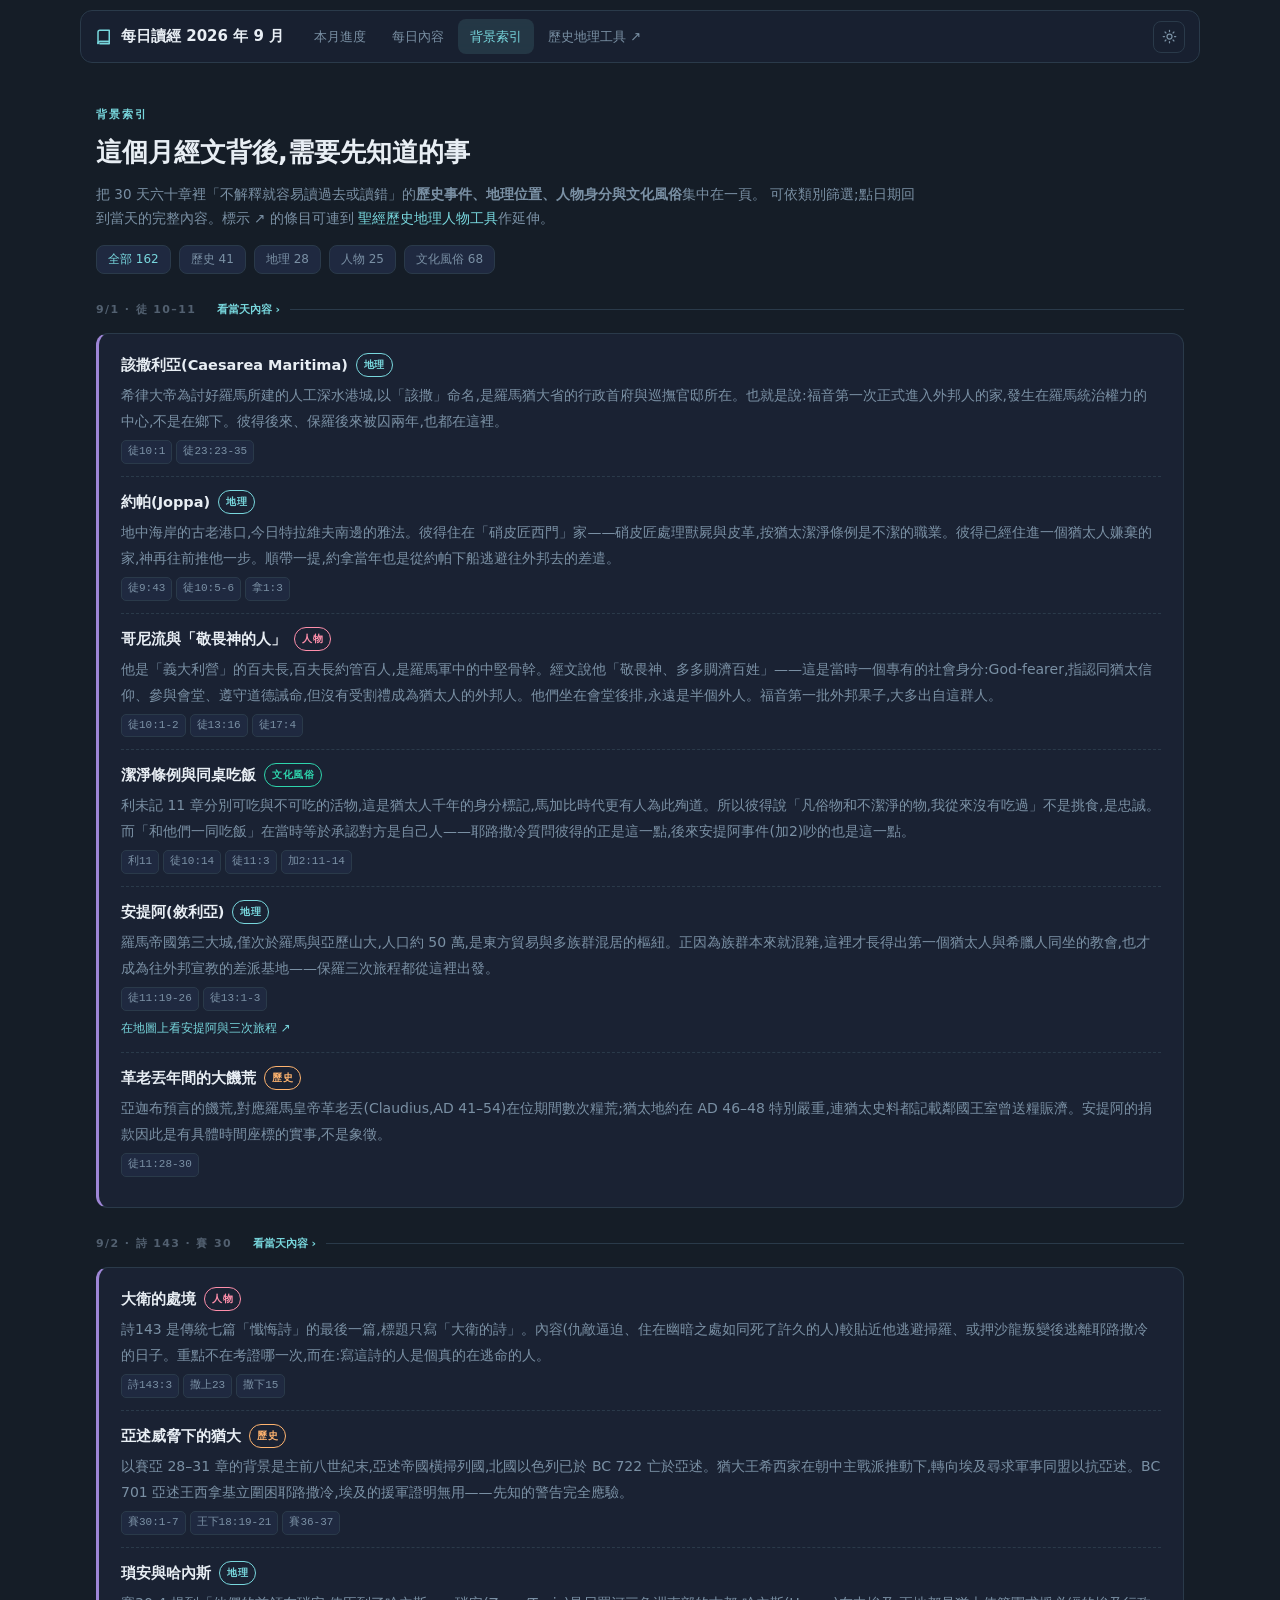
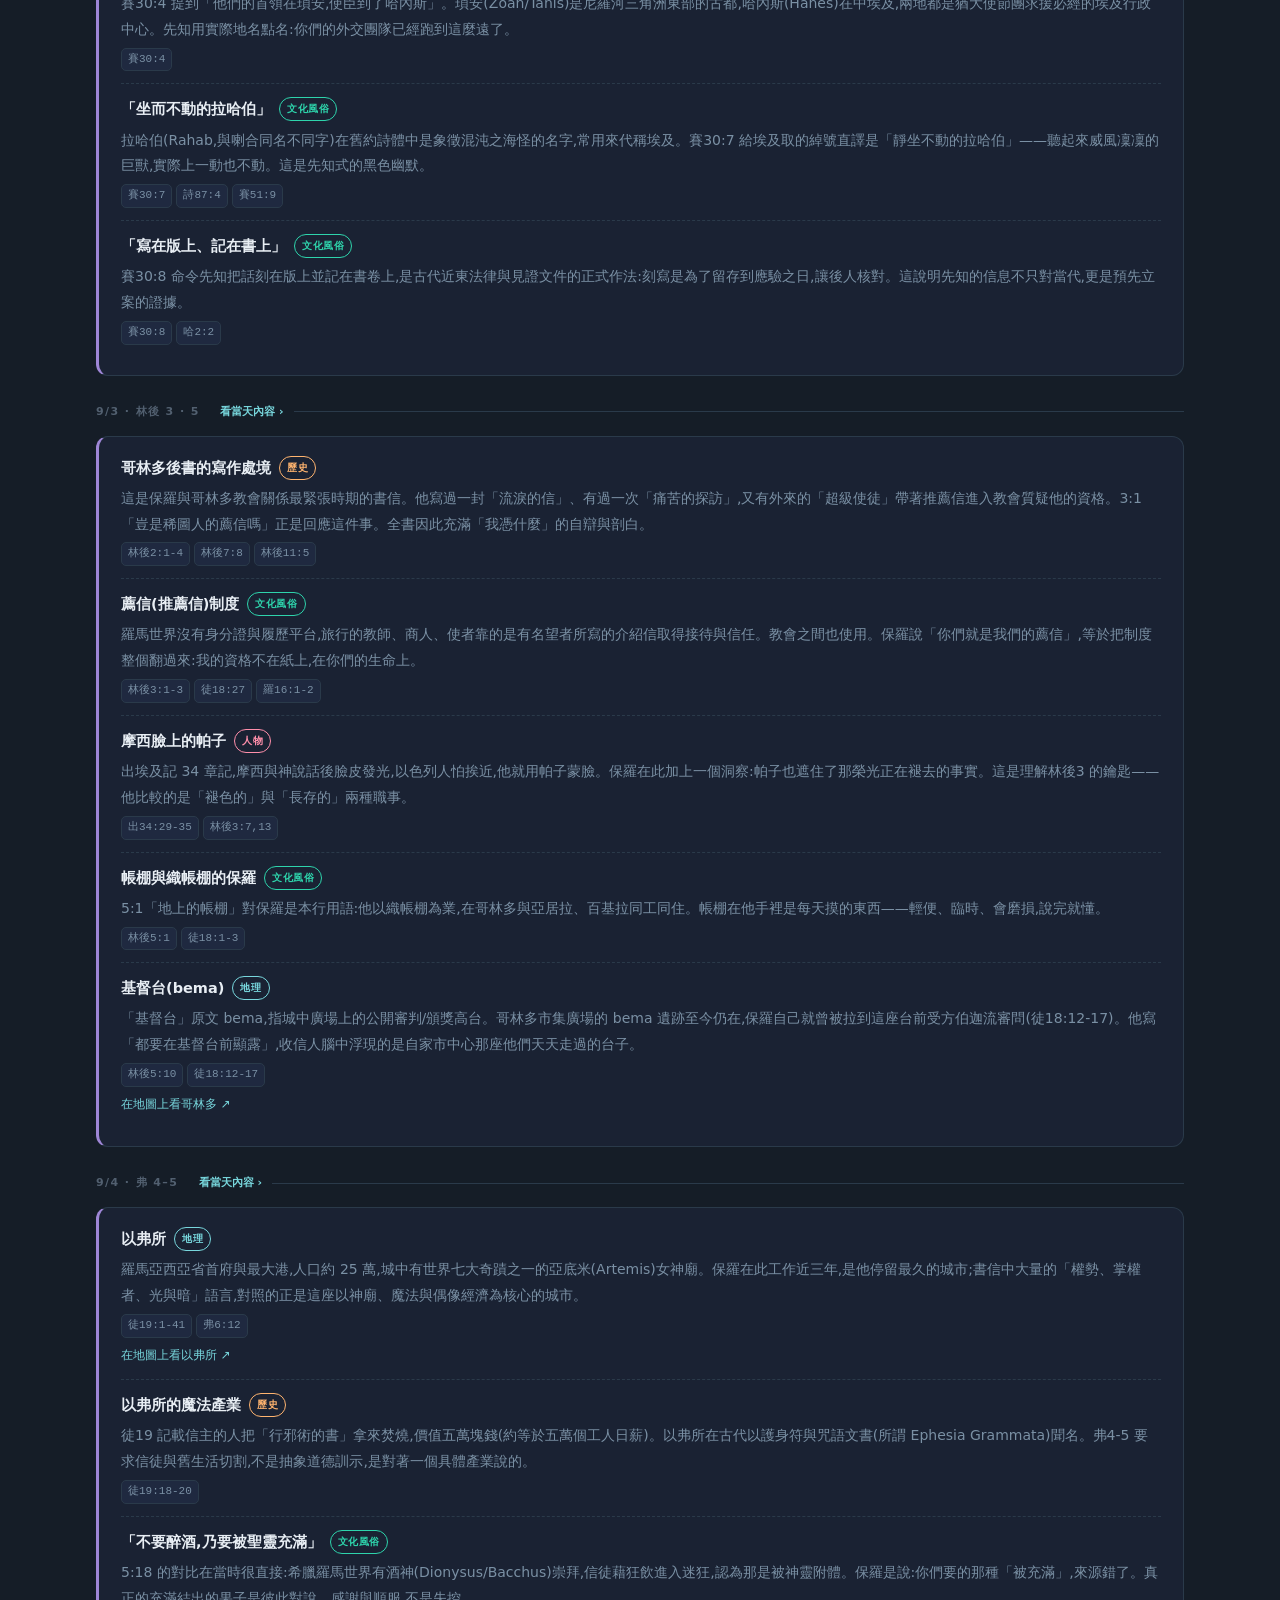
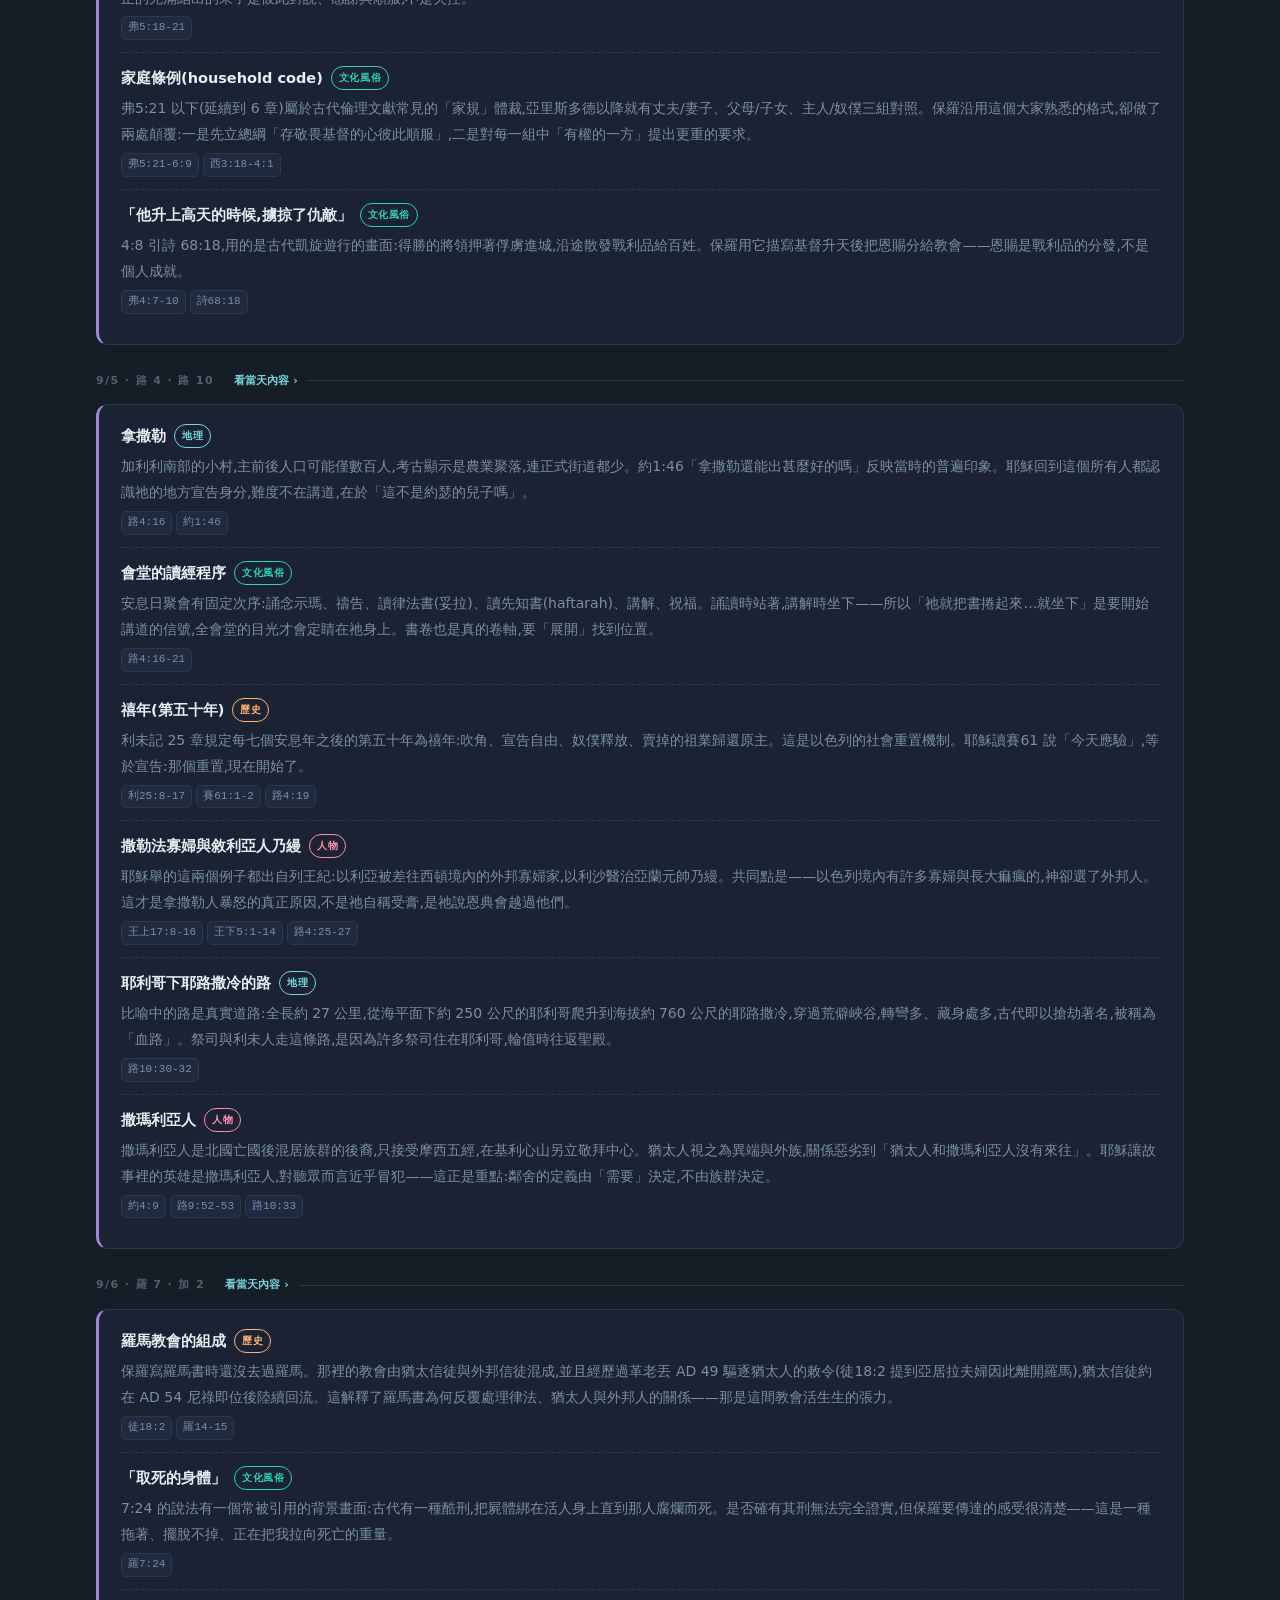
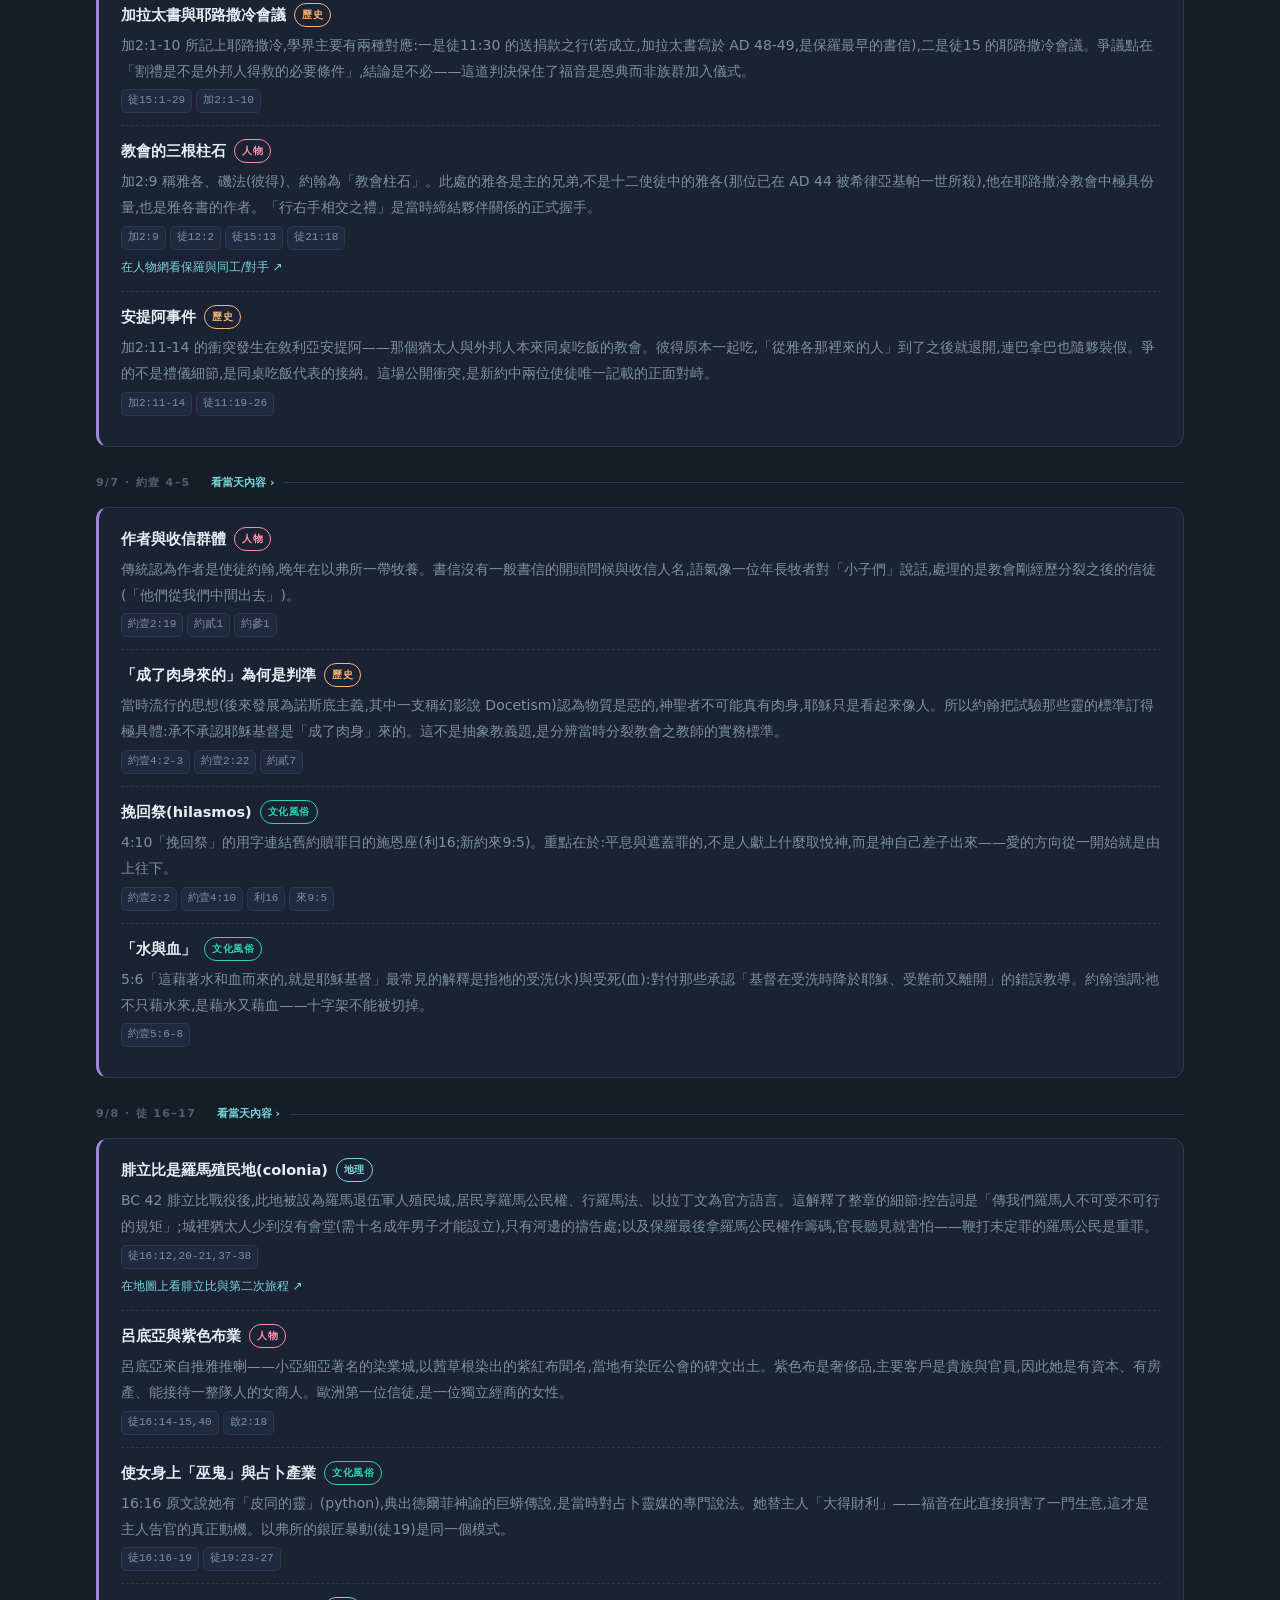
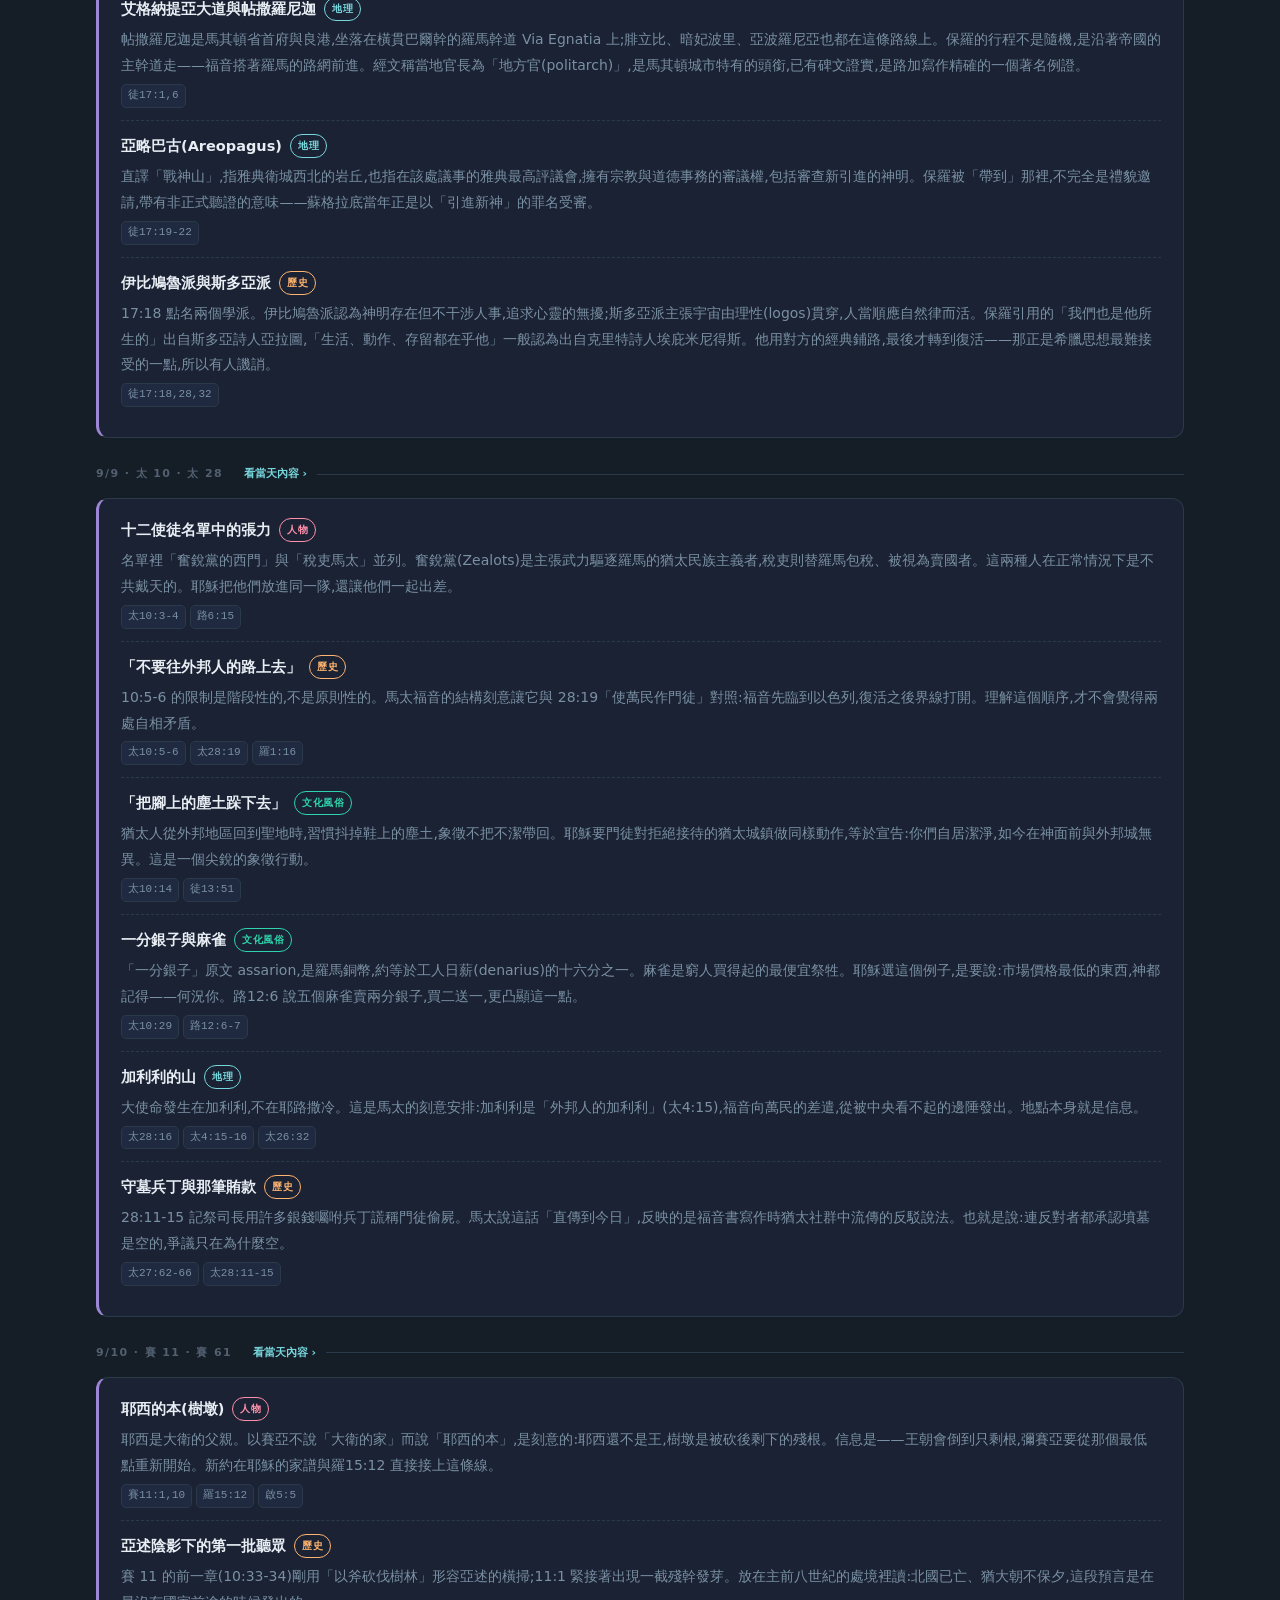
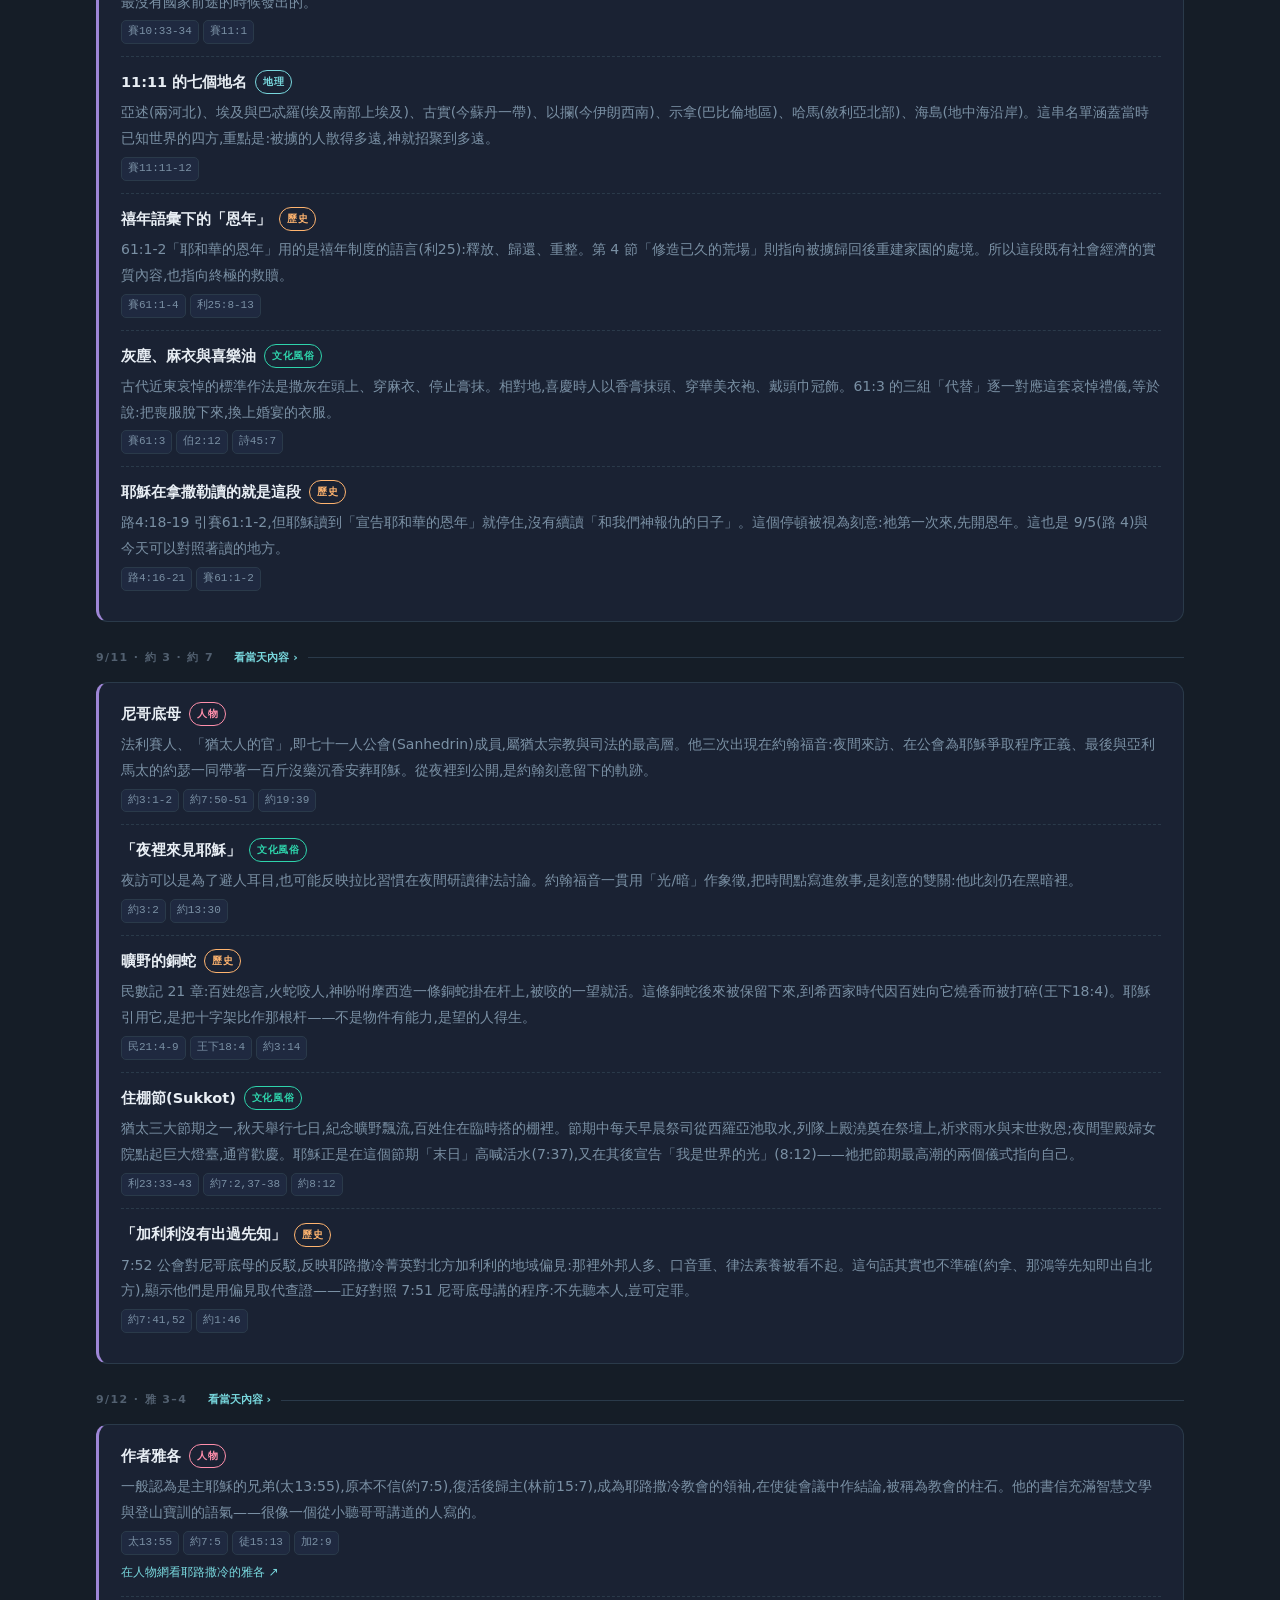
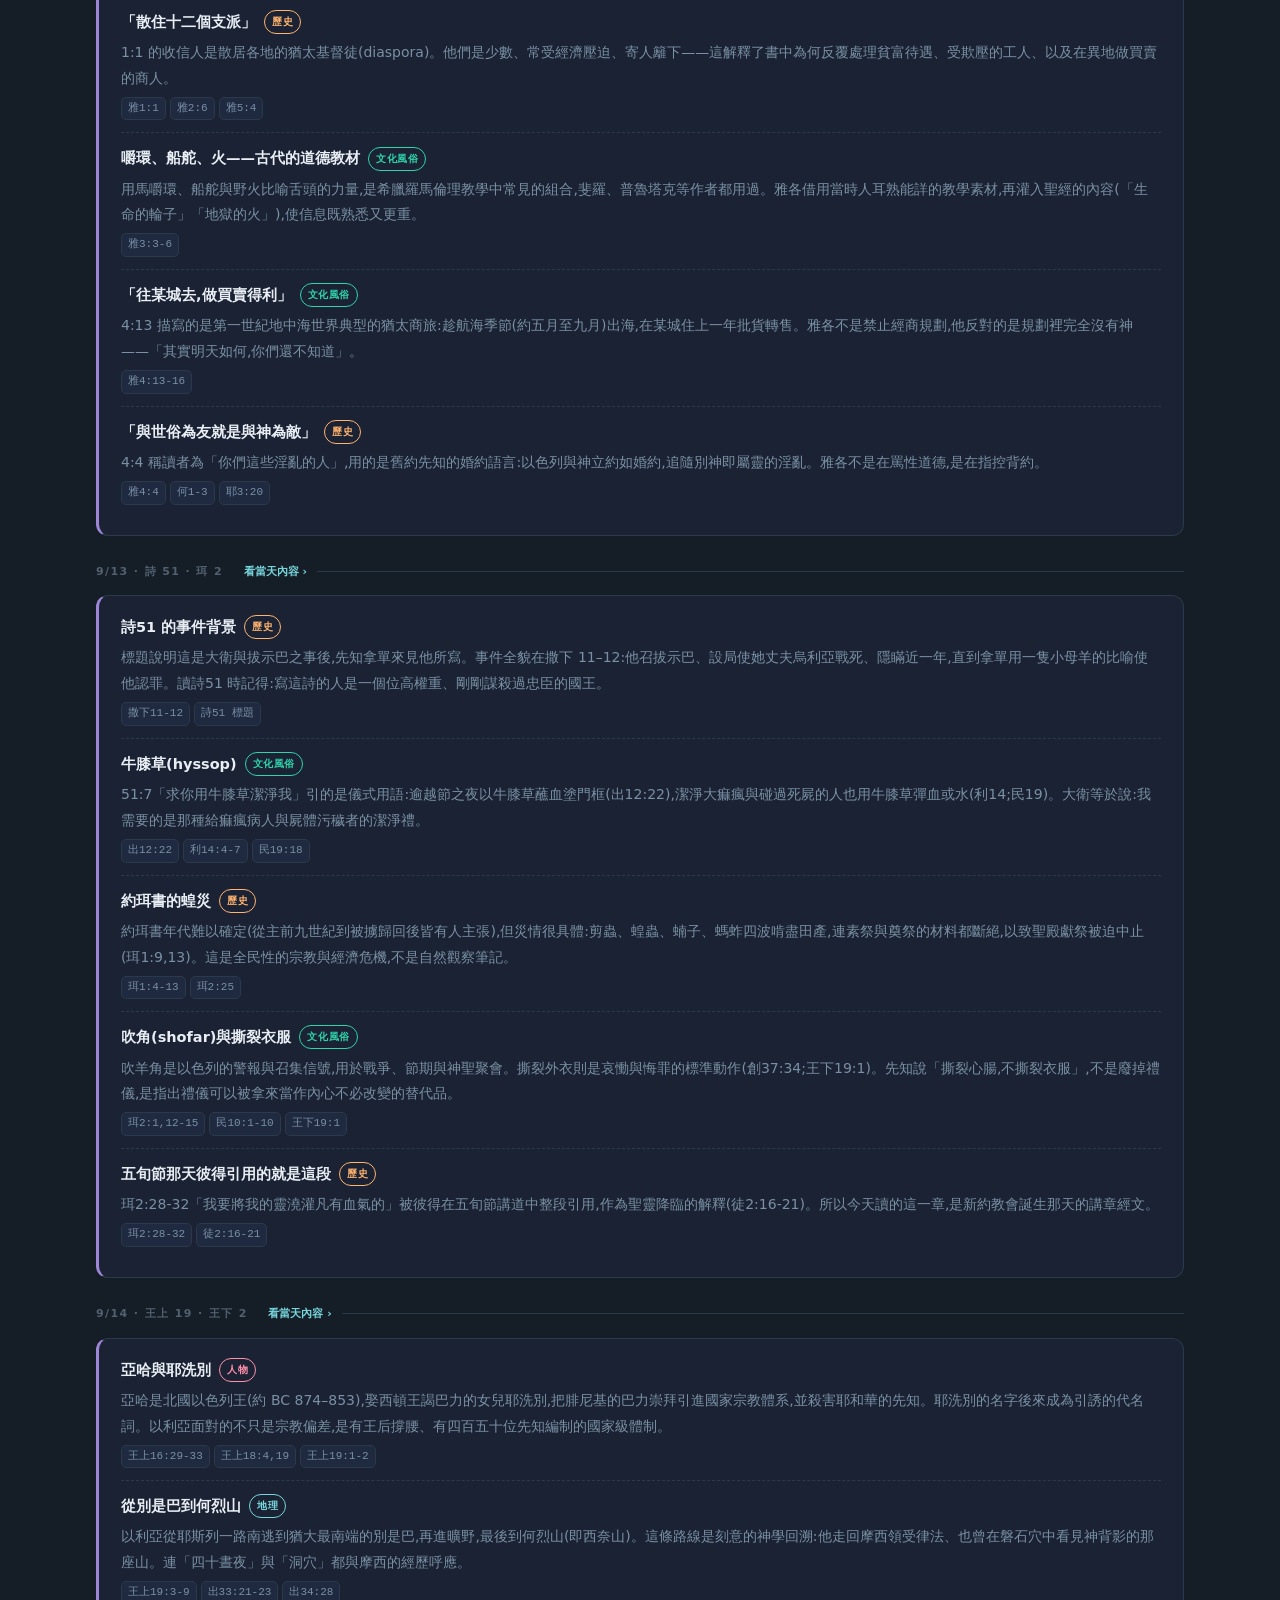
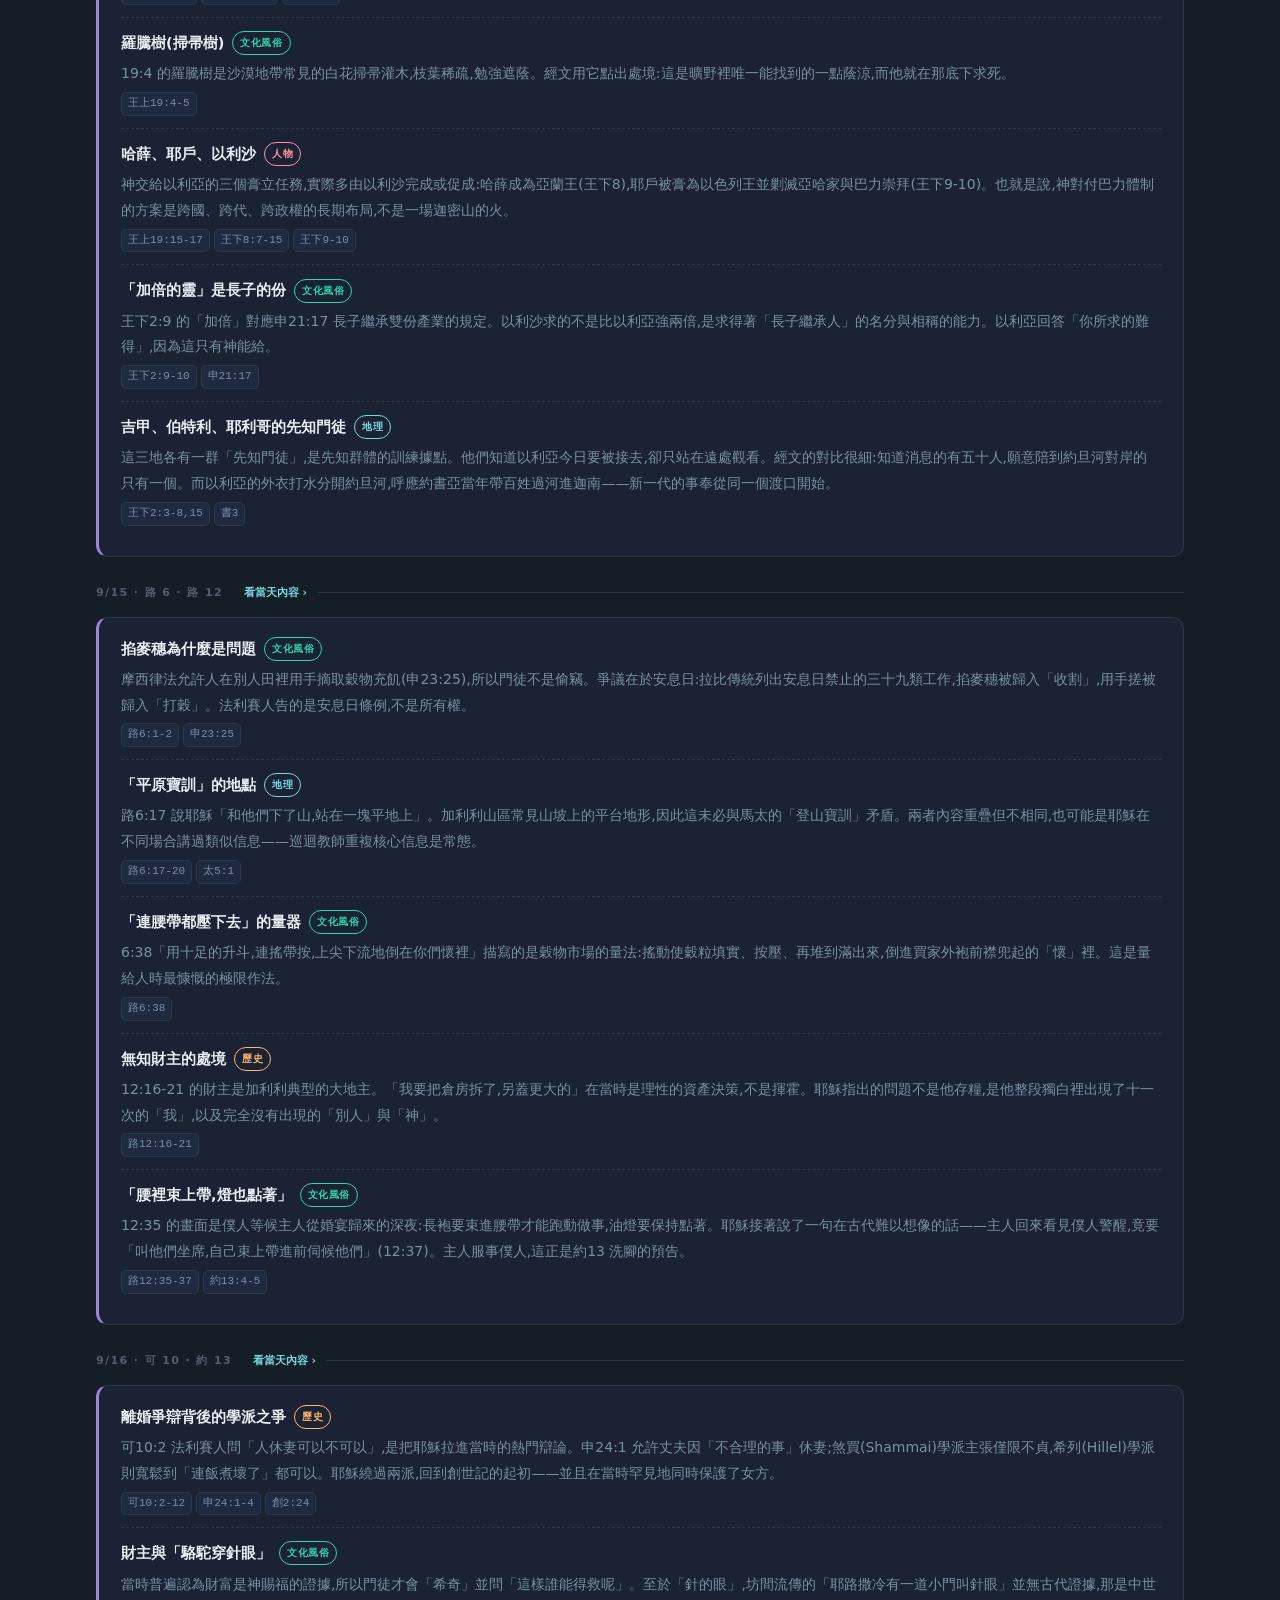
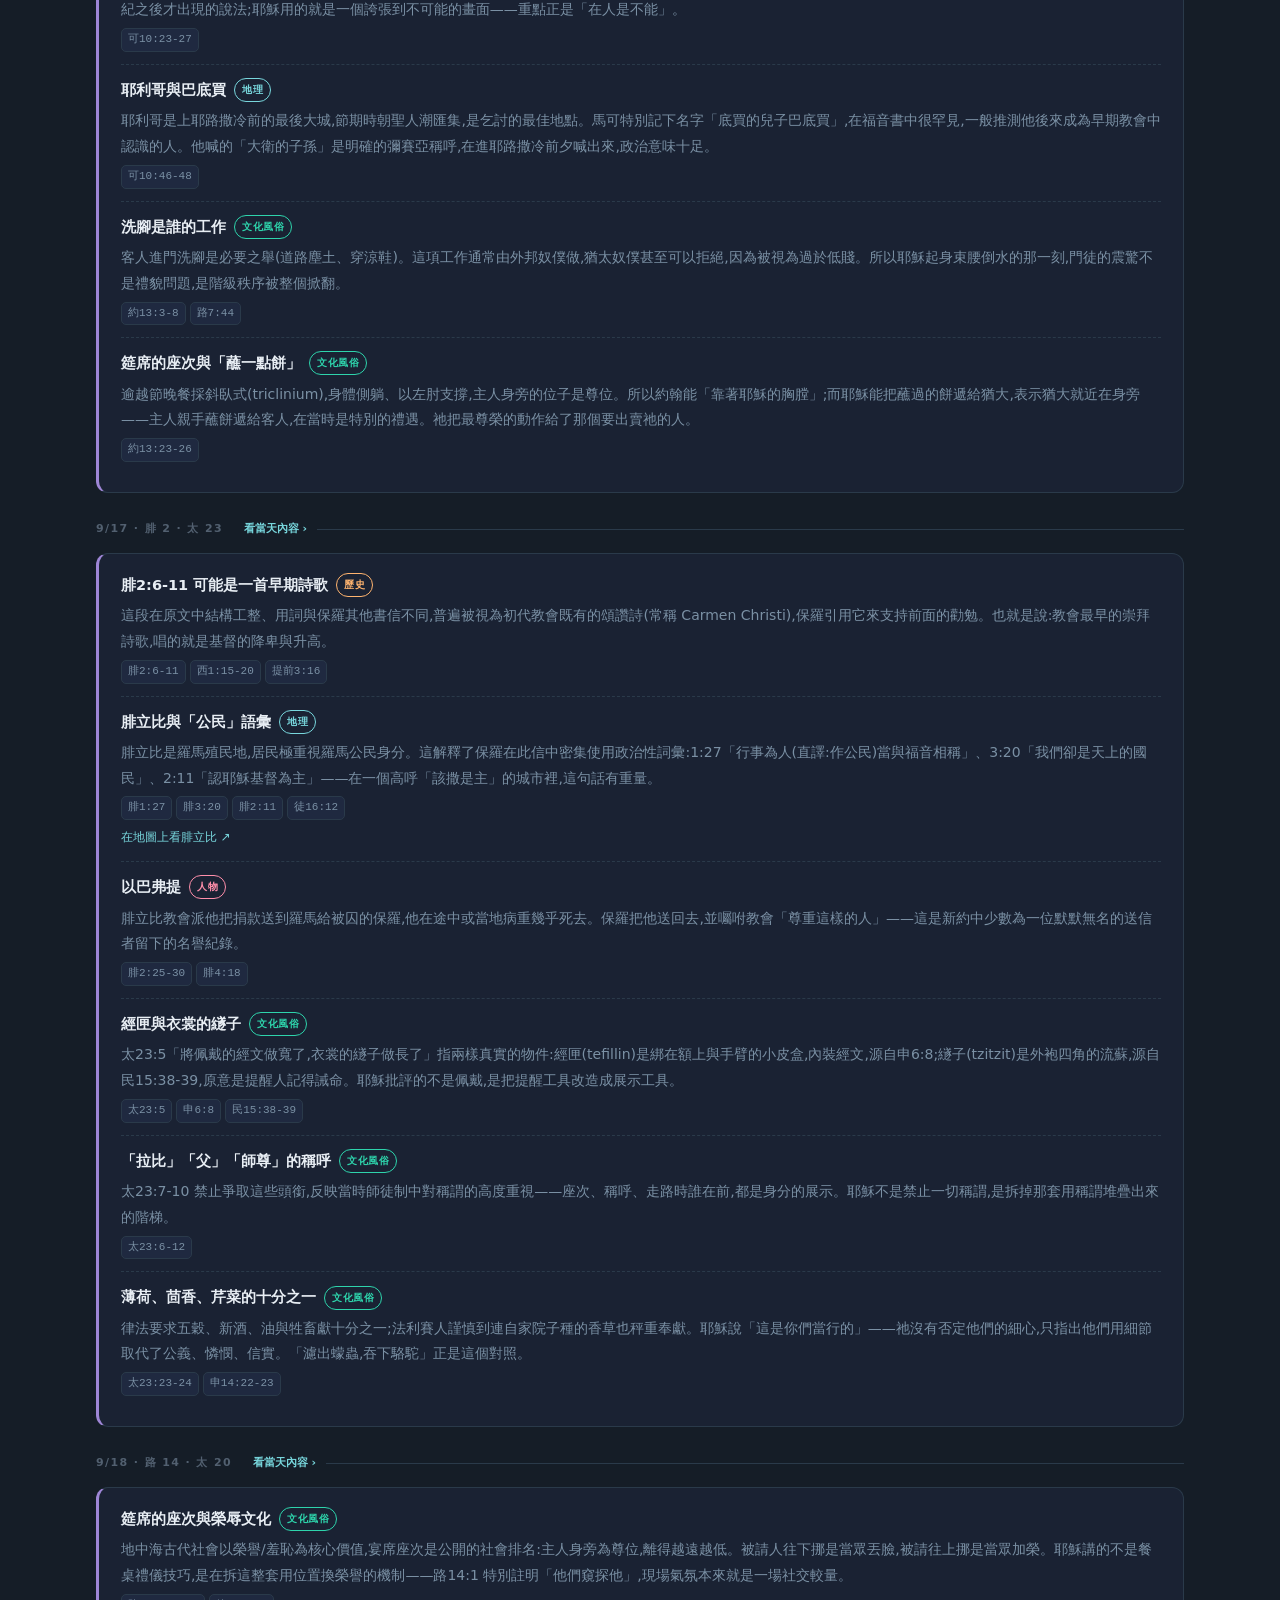
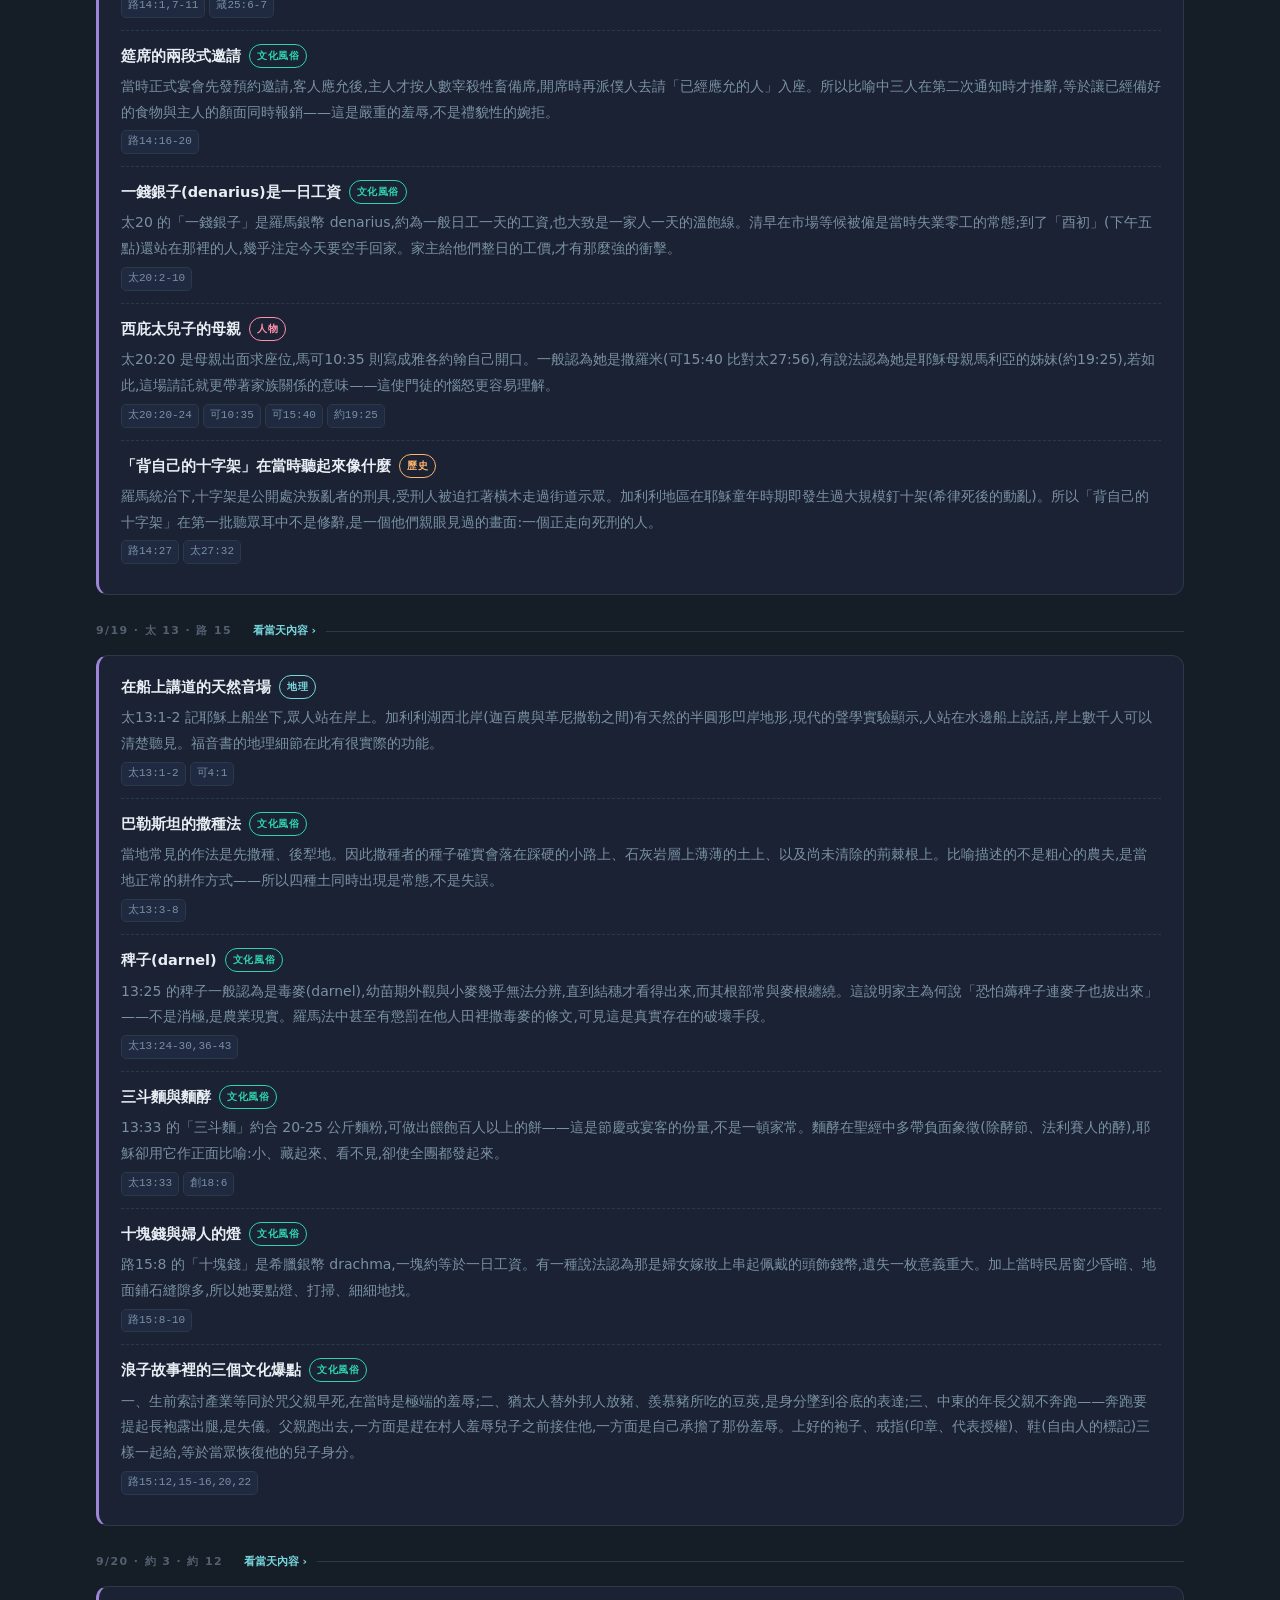
==== background.html @ 38e515d8 "初版:每日讀經 2026 年 9 月(每天兩章) - 月曆總覽、每日內容(六區塊)、背景索引三個頁面 - 30 天 60 章:經文重點/亮點經句/讀經心得/反思問題/今日應用/背景補充 - 162 則" ====
<!DOCTYPE html>
<html lang="zh-Hant">
<head>
<meta charset="UTF-8">
<meta name="viewport" content="width=device-width, initial-scale=1.0">
<title>背景索引 · 歷史地理人物</title>
<link rel="stylesheet" href="css/style.css">
<script src="data/plan.js"></script>
<script src="data/days-01.js"></script>
<script src="data/days-11.js"></script>
<script src="data/days-21.js"></script>
<script src="js/common.js"></script>
</head>
<body>
<script>renderNav("bg")</script>

<div class="wrap">
  <div class="page-head">
    <div class="page-kicker">背景索引</div>
    <h1 class="page-title">這個月經文背後,需要先知道的事</h1>
    <p class="page-sub">
      把 30 天六十章裡「不解釋就容易讀過去或讀錯」的<b>歷史事件、地理位置、人物身分與文化風俗</b>集中在一頁。
      可依類別篩選;點日期回到當天的完整內容。標示 ↗ 的條目可連到
      <a href="https://nonstopbiblereading.github.io/bible_explorer/" target="_blank" rel="noopener">聖經歷史地理人物工具</a>作延伸。
    </p>
    <div class="tools" id="filters"></div>
  </div>
  <div id="list"></div>
</div>

<script>
const ALL = [];
PLAN.days.forEach(d => (d.bg || []).forEach(b => ALL.push({ ...b, day: d.d, short: d.short })));
let cur = "all";

const KINDS = [["all", "全部"], ["history", "歷史"], ["place", "地理"], ["person", "人物"], ["custom", "文化風俗"]];
document.getElementById("filters").innerHTML = KINDS.map(([k, label]) => {
  const c = k === "all" ? ALL.length : ALL.filter(x => x.k === k).length;
  return `<button class="mini" data-k="${k}" onclick="setK('${k}')">${label} ${c}</button>`;
}).join("");

function setK(k) {
  cur = k;
  document.querySelectorAll("#filters .mini").forEach(b =>
    b.style.color = b.dataset.k === k ? "var(--primary)" : "");
  render();
}
function render() {
  const rows = ALL.filter(b => cur === "all" || b.k === cur);
  let html = "", lastDay = 0;
  for (const b of rows) {
    if (b.day !== lastDay) {
      if (lastDay) html += "</div>";
      html += `<div class="sec-label" style="margin-top:26px">9/${b.day} · ${b.short}
        &nbsp;<a href="day.html?d=${b.day}" style="text-transform:none;letter-spacing:0">看當天內容 ›</a></div>
        <div class="card" style="--accent:var(--c-bg)">`;
      lastDay = b.day;
    }
    html += `<div class="bg-item">
      <div class="bg-head"><b>${b.n}</b><span class="tag ${b.k}">${TAG_LABEL[b.k]}</span></div>
      <p>${b.p}</p><div>${refsHtml(b.refs)}</div>
      ${b.link ? `<a class="xlink" href="${routeUrl(b.link.href)}" target="_blank" rel="noopener">${b.link.label} ↗</a>` : ""}
    </div>`;
  }
  if (lastDay) html += "</div>";
  document.getElementById("list").innerHTML = html || `<p class="page-sub">沒有符合的條目。</p>`;
}
setK("all");
renderFooter();
</script>
</body>
</html>
---- css/style.css ----
/* ── 每日讀經工具 · 樣式(沿用 bible-route 設計語彙) ───────── */
:root {
  --bg:#151D27; --surface:#1A2233; --raised:#1F2940;
  --border:#2A3A4A; --border-2:#354555;
  --primary:#78D7DD; --primary-d:#5398D8;
  --text:#E8EEF4; --muted:#7A90A4; --hint:#526070;
  --green:#2ED4AC; --red:#FF6C7E; --orange:#FFB46F;
  --purple:#9E86D6; --pink:#FF8FAB;
  --c-point:#78D7DD; --c-verse:#FFB46F; --c-reflect:#FF8FAB;
  --c-quest:#7FA9E8; --c-apply:#2ED4AC; --c-bg:#9E86D6;
}
[data-theme="light"] {
  --bg:#EEF2F7; --surface:#FFFFFF; --raised:#F4F7FB;
  --border:#C8D6E3; --border-2:#AFC2D4;
  --primary:#0FADB7; --primary-d:#1B5081;
  --text:#1A2233; --muted:#556675; --hint:#8595A5;
  --green:#17805D; --red:#EE5E6F; --orange:#C97B2D;
  --purple:#7B62B8; --pink:#D6608A;
  --c-point:#0FADB7; --c-verse:#C97B2D; --c-reflect:#D6608A;
  --c-quest:#2C63A8; --c-apply:#17805D; --c-bg:#7B62B8;
}
* { margin:0; padding:0; box-sizing:border-box; }
html { scroll-behavior:smooth; }
body {
  font-family:"Noto Sans TC","Microsoft JhengHei","PingFang TC",system-ui,sans-serif;
  background:var(--bg); color:var(--text); font-size:14px; line-height:1.8;
  transition:background .25s, color .2s;
}
a { color:var(--primary); text-decoration:none; }
a:hover { text-decoration:underline; }
button { font-family:inherit; }
:focus-visible { outline:2px solid var(--primary); outline-offset:2px; }
@media (prefers-reduced-motion: reduce){ *{ animation:none!important; transition:none!important; } }
.mono { font-family:"JetBrains Mono",Consolas,monospace; }

/* ── 導覽列 ── */
.nav {
  position:sticky; top:10px; z-index:50; margin:10px auto;
  display:flex; align-items:center; gap:4px;
  background:color-mix(in srgb, var(--surface) 84%, transparent);
  backdrop-filter:blur(10px); border:1px solid var(--border); border-radius:12px;
  padding:8px 14px; max-width:1120px;
}
.nav-brand { font-weight:700; font-size:15px; color:var(--text); margin-right:14px;
  display:flex; align-items:center; gap:8px; white-space:nowrap; }
.nav-brand svg { color:var(--primary); }
.nav-links { display:flex; gap:2px; flex-wrap:wrap; flex:1; }
.nav-links a { padding:6px 12px; border-radius:8px; color:var(--muted); font-size:13px;
  font-weight:500; transition:.15s; white-space:nowrap; }
.nav-links a:hover { color:var(--text); background:var(--raised); text-decoration:none; }
.nav-links a.active { color:var(--primary); background:color-mix(in srgb, var(--primary) 12%, transparent); }
.theme-btn { background:none; border:1px solid var(--border); border-radius:8px; width:32px; height:32px;
  color:var(--muted); cursor:pointer; display:grid; place-items:center; transition:.15s; }
.theme-btn:hover { color:var(--primary); border-color:var(--border-2); }

/* ── 版面 ── */
.wrap { max-width:1120px; margin:0 auto; padding:22px 16px 70px; }
.page-head { margin:10px 0 20px; }
.page-kicker { font-size:11px; font-weight:600; letter-spacing:2px; color:var(--primary); text-transform:uppercase; }
.page-title { font-size:26px; font-weight:700; margin:4px 0 6px; }
.page-sub { color:var(--muted); font-size:13.5px; max-width:820px; }
.sec-label { font-size:11px; font-weight:600; letter-spacing:1.4px; text-transform:uppercase;
  color:var(--hint); display:flex; align-items:center; gap:10px; margin:28px 0 14px; }
.sec-label::after { content:""; flex:1; height:1px; background:var(--border); }

/* ── 進度統計 ── */
.stat-row { display:flex; gap:26px; flex-wrap:wrap; margin-top:16px; }
.st b { display:block; font-size:22px; font-weight:700; color:var(--primary); line-height:1.2; }
.st span { font-size:12px; color:var(--muted); }
.bar { height:8px; border-radius:99px; background:var(--raised); border:1px solid var(--border);
  overflow:hidden; margin-top:14px; }
.bar > i { display:block; height:100%; background:linear-gradient(90deg,var(--primary),var(--green)); transition:width .3s; }
.tools { display:flex; gap:8px; flex-wrap:wrap; margin-top:14px; }
.mini { background:var(--raised); border:1px solid var(--border); color:var(--muted);
  border-radius:8px; padding:5px 11px; font-size:12px; cursor:pointer; transition:.15s; }
.mini:hover { color:var(--text); border-color:var(--border-2); }

/* ── 月曆 ── */
.cal { display:grid; grid-template-columns:repeat(7,1fr); gap:8px; }
.cal-head { font-size:11px; font-weight:600; color:var(--hint); text-align:center;
  letter-spacing:1px; padding-bottom:4px; }
.cal-head.sun { color:var(--red); }
.day-cell { background:var(--surface); border:1px solid var(--border); border-radius:10px;
  padding:9px 9px 10px; min-height:108px; display:flex; flex-direction:column; gap:5px;
  color:var(--text); transition:.16s; position:relative; overflow:hidden; }
a.day-cell:hover { text-decoration:none; border-color:var(--primary); transform:translateY(-2px); }
.day-cell.empty { background:transparent; border:1px dashed var(--border); min-height:108px; }
.day-cell.done { border-color:color-mix(in srgb,var(--green) 55%, var(--border)); }
.day-cell.done::after { content:""; position:absolute; inset:0;
  background:color-mix(in srgb,var(--green) 7%, transparent); pointer-events:none; }
.dc-num { font-size:15px; font-weight:700; color:var(--muted); display:flex;
  align-items:center; justify-content:space-between; }
.dc-num .chk { font-size:11px; color:var(--green); }
.day-cell.sun .dc-num { color:var(--red); }
.dc-ref { font-size:11.5px; line-height:1.55; color:var(--text); }
.dc-theme { font-size:10.5px; color:var(--hint); margin-top:auto; line-height:1.4; }
@media (max-width:700px){
  .cal { grid-template-columns:repeat(2,1fr); }
  .cal-head { display:none; }
  .day-cell.empty { display:none; }
  .day-cell { min-height:auto; }
}

/* ── 卡片 / 區塊 ── */
.card { background:var(--surface); border:1px solid var(--border);
  border-left:3px solid var(--accent,var(--primary)); border-radius:12px; padding:18px 22px; }
.card + .card { margin-top:14px; }
.card-title { font-size:11px; font-weight:600; letter-spacing:1.2px; text-transform:uppercase;
  color:var(--accent,var(--primary)); margin-bottom:11px; display:flex; align-items:center; gap:8px; }
.card-title .n { display:inline-grid; place-items:center; width:18px; height:18px; border-radius:5px;
  background:color-mix(in srgb, var(--accent,var(--primary)) 18%, transparent); font-size:10px; }

/* 經文重點 */
.pt { padding:13px 0; border-top:1px dashed var(--border); }
.pt:first-of-type { border-top:none; padding-top:0; }
.pt b { color:var(--text); font-size:14.5px; }
.pt .r { font-size:11.5px; color:var(--hint); margin-left:6px; font-family:"JetBrains Mono",Consolas,monospace; }
.pt p { font-size:14px; color:var(--muted); margin-top:3px; line-height:1.85; }

/* 亮點經句 */
.vs { border-left:2px solid var(--c-verse); padding:2px 0 2px 14px; margin:16px 0; }
.vs:first-of-type { margin-top:0; }
.vs q { font-size:15.5px; line-height:1.95; color:var(--text); quotes:"「" "」"; }
.vs .ref2 { display:block; font-family:"JetBrains Mono",Consolas,monospace;
  font-size:11.5px; color:var(--c-verse); margin-top:5px; letter-spacing:.4px; }
.vs .why { font-size:12.5px; color:var(--muted); margin-top:5px; }

/* 心得 / 應用 */
.prose p { font-size:15px; line-height:1.95; margin-bottom:14px; }
.prose p:last-child { margin-bottom:0; }
.steps { counter-reset:s; list-style:none; margin-top:12px; display:flex; flex-direction:column; gap:9px; }
.steps li { font-size:14.5px; padding-left:26px; position:relative; line-height:1.85; }
.steps li::before { content:counter(s); counter-increment:s; position:absolute; left:0; top:4px;
  width:18px; height:18px; border-radius:5px; font-size:10px; font-weight:700;
  display:grid; place-items:center; background:color-mix(in srgb,var(--c-apply) 20%, transparent);
  color:var(--c-apply); }
.aim { background:var(--raised); border-radius:9px; padding:13px 15px; font-size:14.5px;
  border:1px solid var(--border); }
.aim b { color:var(--c-apply); }

/* 背景補充 */
.bg-item { padding:12px 0; border-top:1px dashed var(--border); }
.bg-item:first-of-type { border-top:none; padding-top:0; }
.bg-head { display:flex; align-items:center; gap:8px; flex-wrap:wrap; }
.bg-head b { font-size:14.5px; }
.tag { font-size:10px; font-weight:600; letter-spacing:.6px; padding:2px 7px; border-radius:99px;
  border:1px solid currentColor; }
.tag.person { color:var(--pink); } .tag.place { color:var(--primary); }
.tag.history { color:var(--orange); } .tag.custom { color:var(--green); }
.bg-item p { font-size:14px; color:var(--muted); margin-top:5px; line-height:1.85; }
.ref { display:inline-block; font-family:"JetBrains Mono",Consolas,monospace; font-size:11px;
  color:var(--muted); background:var(--raised); border:1px solid var(--border);
  border-radius:5px; padding:1px 6px; margin:5px 4px 0 0; }
.xlink { font-size:12px; color:var(--primary); margin-top:7px; display:inline-block; }

/* ── 每日頁 ───────────────────────────────────────────── */
.wrap.reading { max-width:900px; }

/* 頁首:日期與主題同級,主題為視覺重心 */
.d-head { margin:14px 0 2px; }
.d-kicker { font-size:11.5px; font-weight:600; letter-spacing:1.8px; color:var(--hint);
  text-transform:uppercase; }
.d-title { display:flex; flex-wrap:wrap; align-items:baseline; gap:6px 16px; margin-top:8px;
  font-size:clamp(27px,4.6vw,36px); font-weight:800; letter-spacing:-.6px; line-height:1.25; }
.d-title .num { color:var(--primary); font-variant-numeric:tabular-nums; white-space:nowrap; }
.d-title .thm { color:var(--text); }
.d-meta { display:flex; flex-wrap:wrap; align-items:center; gap:8px; margin-top:14px; }
.chip { display:inline-block; font-size:12.5px; font-weight:600; padding:6px 12px; border-radius:8px;
  background:var(--raised); border:1px solid var(--border); color:var(--muted); }
.chip.pass { color:var(--text); }
.done-btn { margin-left:auto; background:var(--raised); border:1px solid var(--border-2); color:var(--muted);
  border-radius:9px; padding:8px 15px; font-size:13px; font-weight:600; cursor:pointer; transition:.15s; }
.done-btn:hover { color:var(--text); border-color:var(--primary); }
.done-btn.on { background:color-mix(in srgb,var(--green) 16%, transparent);
  border-color:var(--green); color:var(--green); }

/* 區塊快速切換 */
.tabs { position:sticky; top:var(--tabs-top,60px); z-index:40; display:flex; gap:4px; overflow-x:auto;
  margin:20px -16px 0; padding:9px 16px; scrollbar-width:none;
  background:color-mix(in srgb, var(--bg) 90%, transparent); backdrop-filter:blur(8px);
  border-bottom:1px solid var(--border); }
.tabs::-webkit-scrollbar { display:none; }
.tabs a { flex:0 0 auto; font-size:12.5px; font-weight:600; padding:6px 13px; border-radius:999px;
  color:var(--muted); border:1px solid transparent; white-space:nowrap; transition:.15s; }
.tabs a:hover { color:var(--text); background:var(--raised); text-decoration:none; }
.tabs a.on { color:var(--tc,var(--primary)); border-color:color-mix(in srgb, var(--tc,var(--primary)) 40%, transparent);
  background:color-mix(in srgb, var(--tc,var(--primary)) 12%, transparent); }
.tabs a .dot { display:inline-block; width:6px; height:6px; border-radius:50%;
  background:var(--tc,var(--primary)); margin-right:6px; vertical-align:1px; }

.sec-block { scroll-margin-top:var(--sec-off,124px); margin-top:16px; }
.sec-block > .card { margin-top:0; }

/* 反思問題 */
.qs { counter-reset:q; display:flex; flex-direction:column; gap:11px; }
.q { counter-increment:q; position:relative; padding:13px 15px 13px 48px; border-radius:10px;
  background:var(--raised); border:1px solid var(--border); font-size:14.5px; line-height:1.85; }
.q::before { content:"Q" counter(q); position:absolute; left:15px; top:14px;
  font-family:"JetBrains Mono",Consolas,monospace; font-size:11.5px; font-weight:700;
  color:var(--c-quest); letter-spacing:.5px; }
.q-note { font-size:12.5px; color:var(--hint); margin-bottom:12px; }

.pager { display:flex; justify-content:space-between; gap:10px; margin-top:30px; }
.pager a { font-size:13px; padding:9px 14px; border:1px solid var(--border); border-radius:9px;
  background:var(--surface); }
.pager a:hover { border-color:var(--primary); text-decoration:none; }
.pager a.dis { opacity:.35; pointer-events:none; }
footer.site { text-align:center; color:var(--hint); font-size:12px; padding:26px 16px 40px;
  border-top:1px solid var(--border); margin-top:34px; max-width:1120px; margin-inline:auto; }
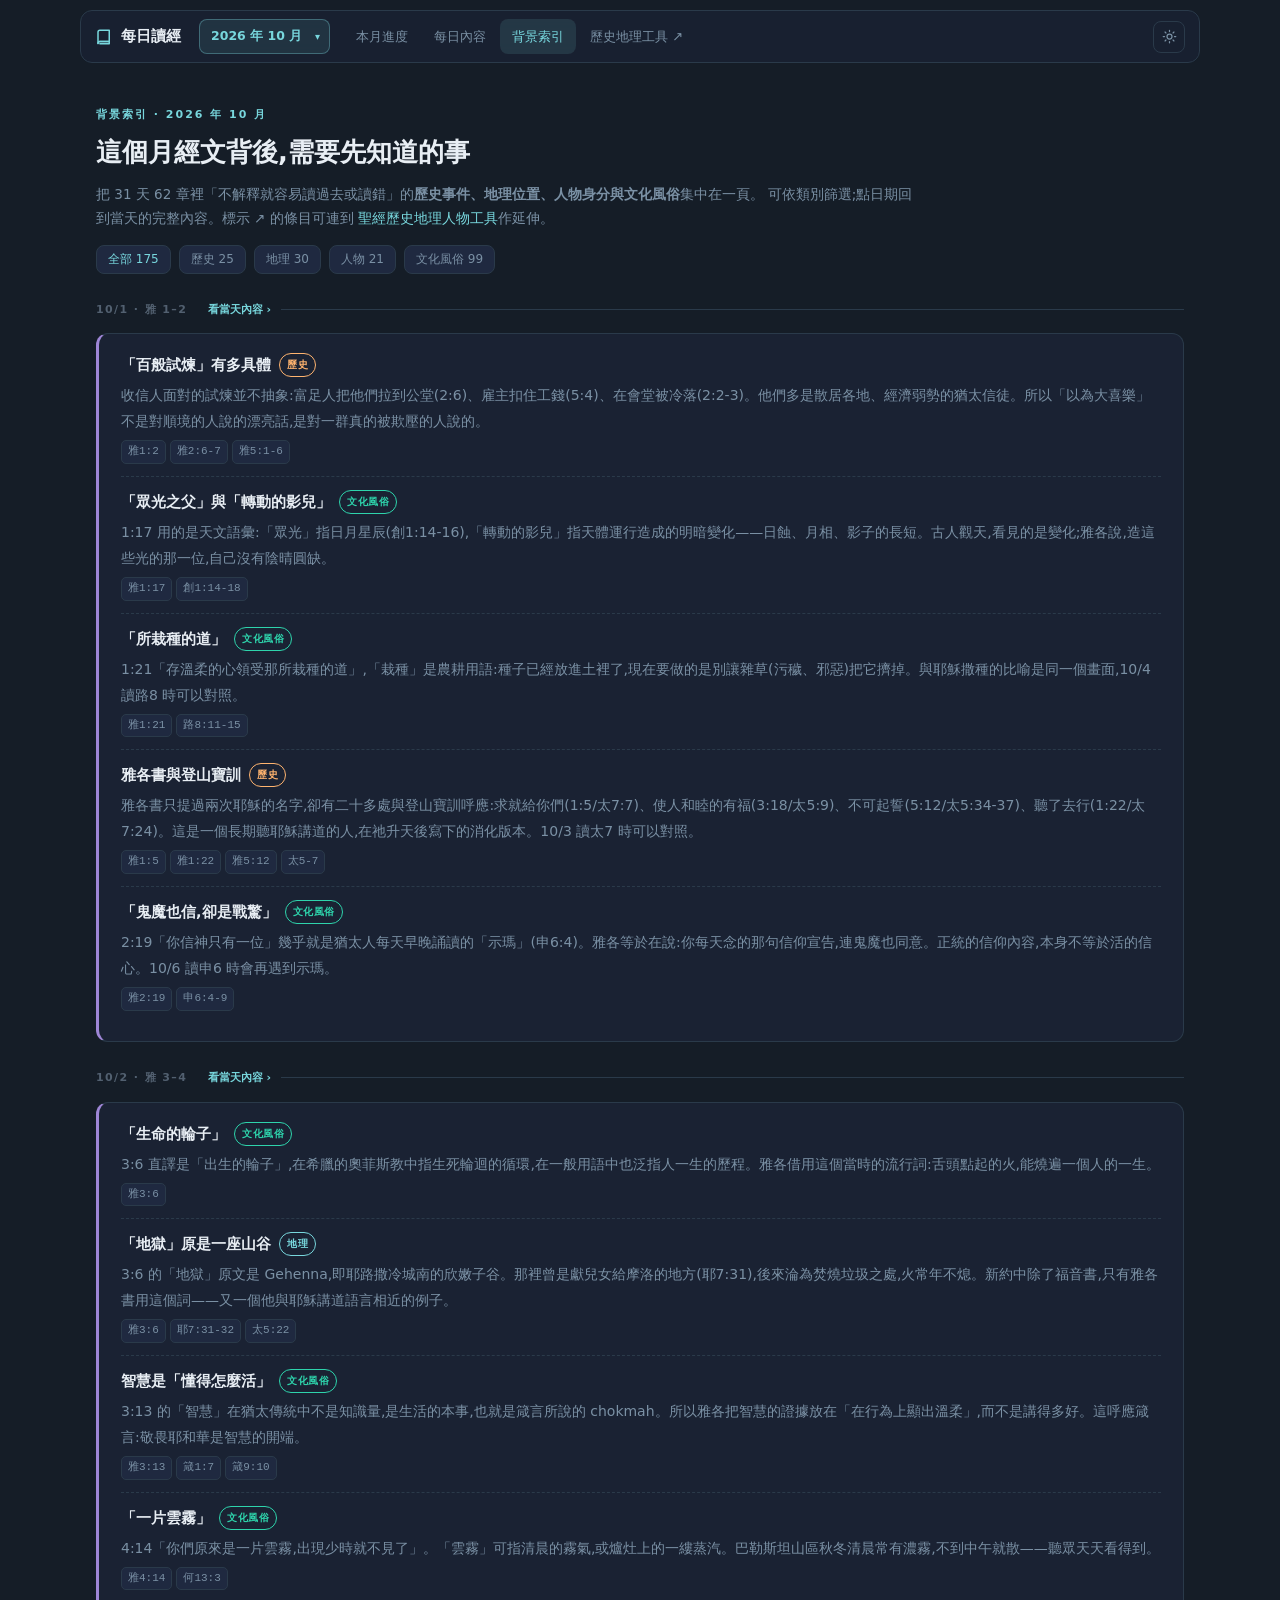
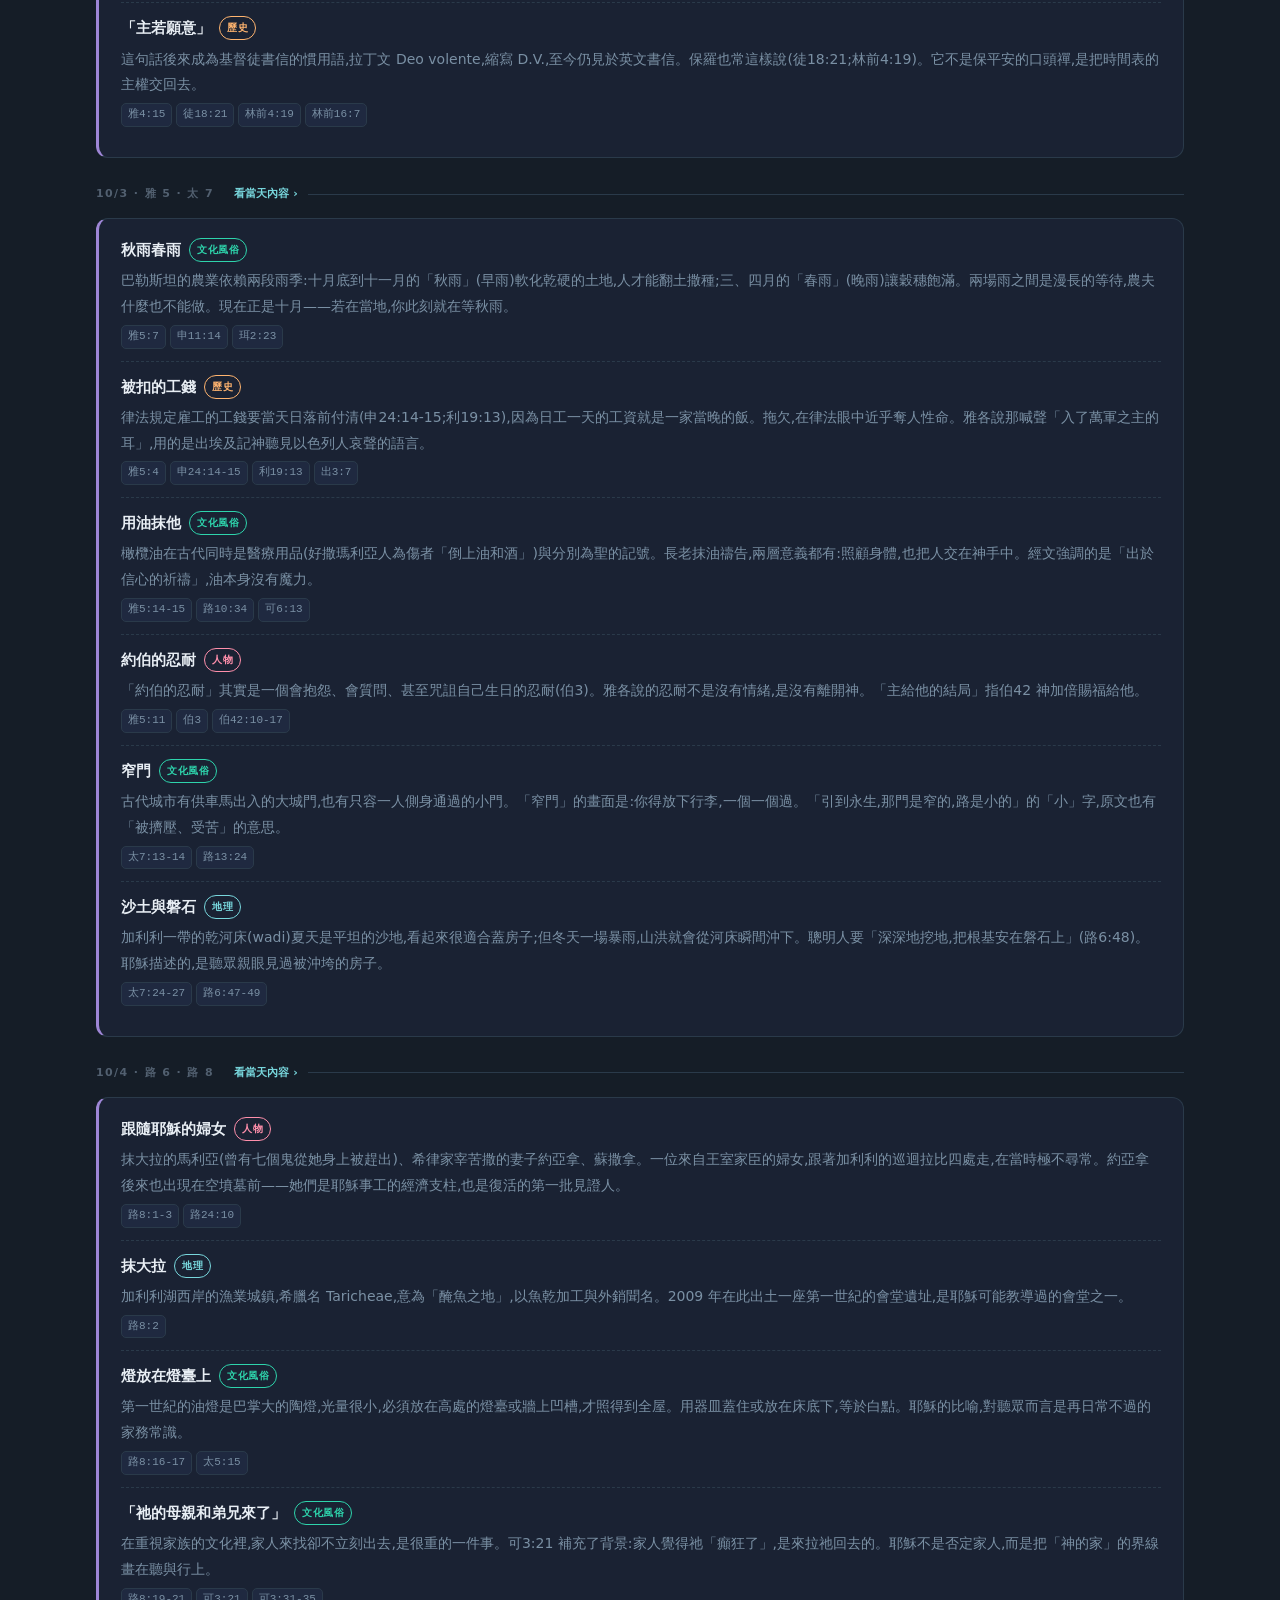
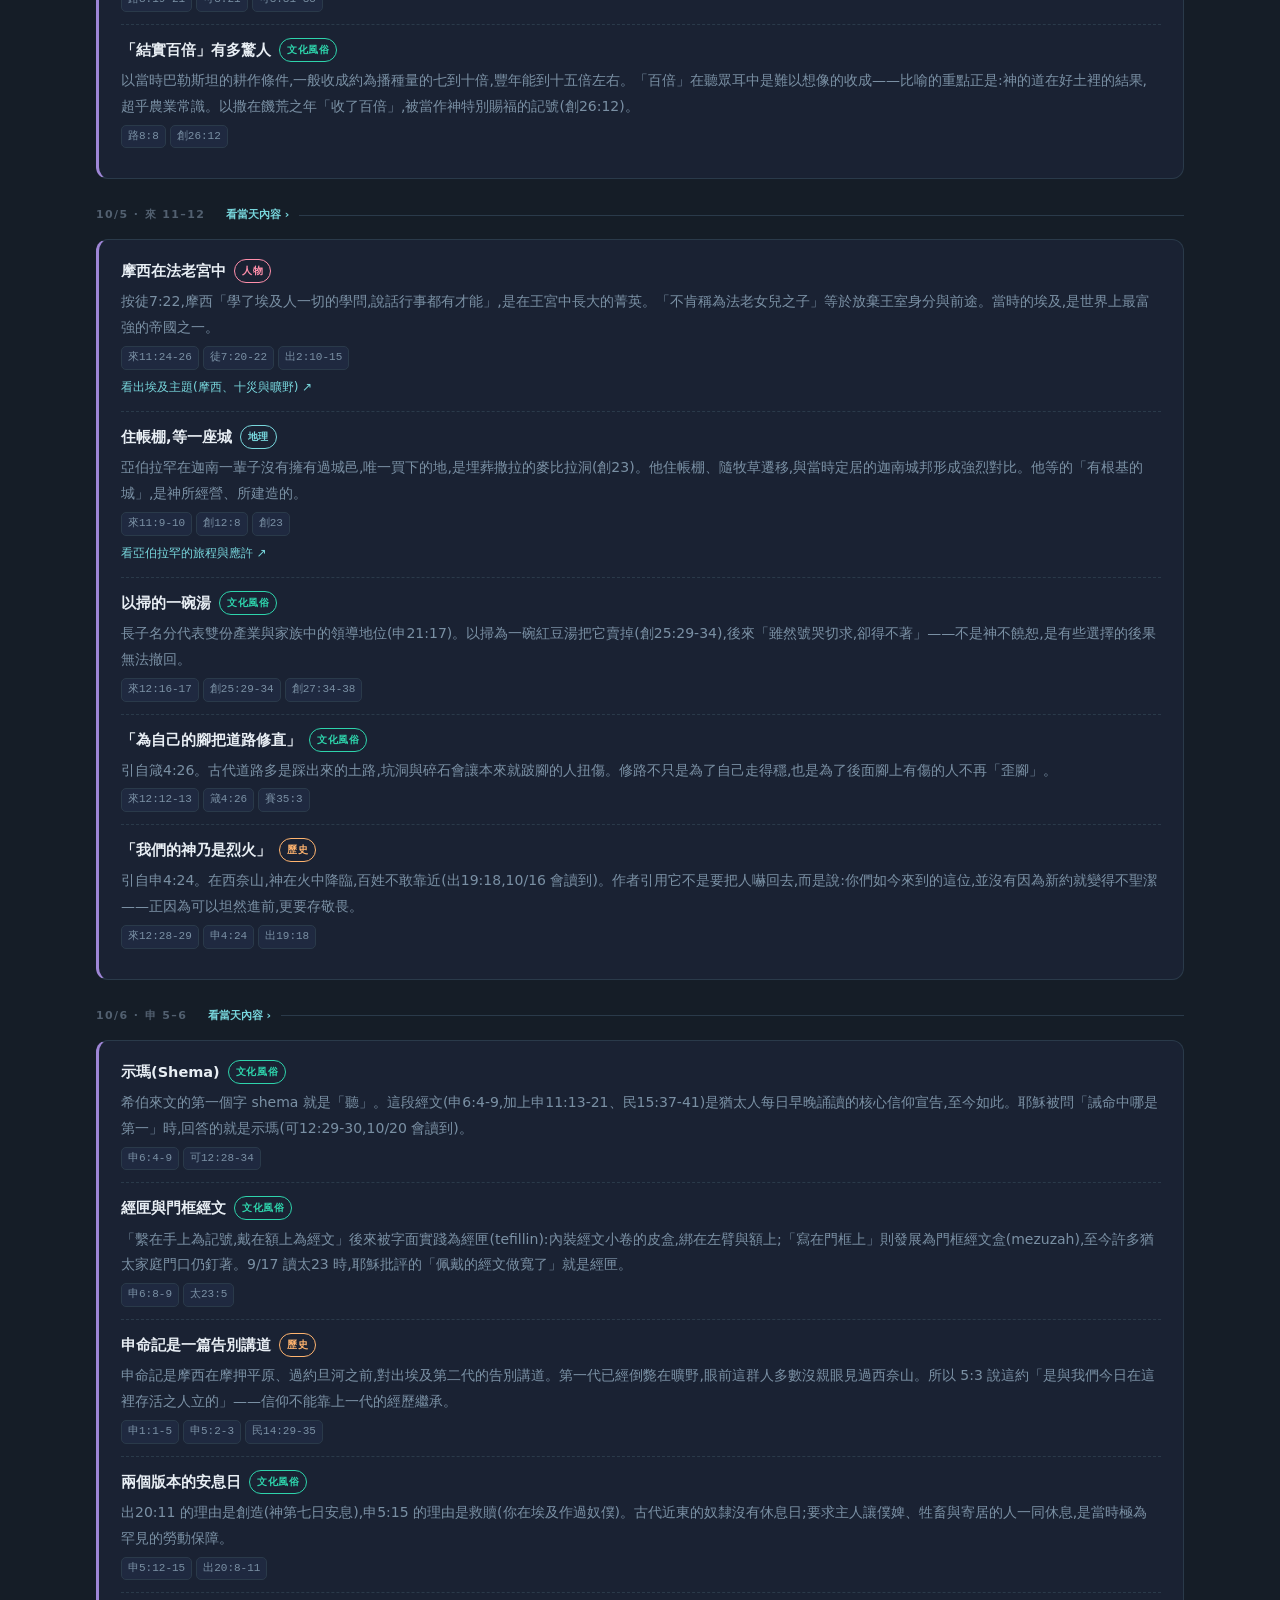
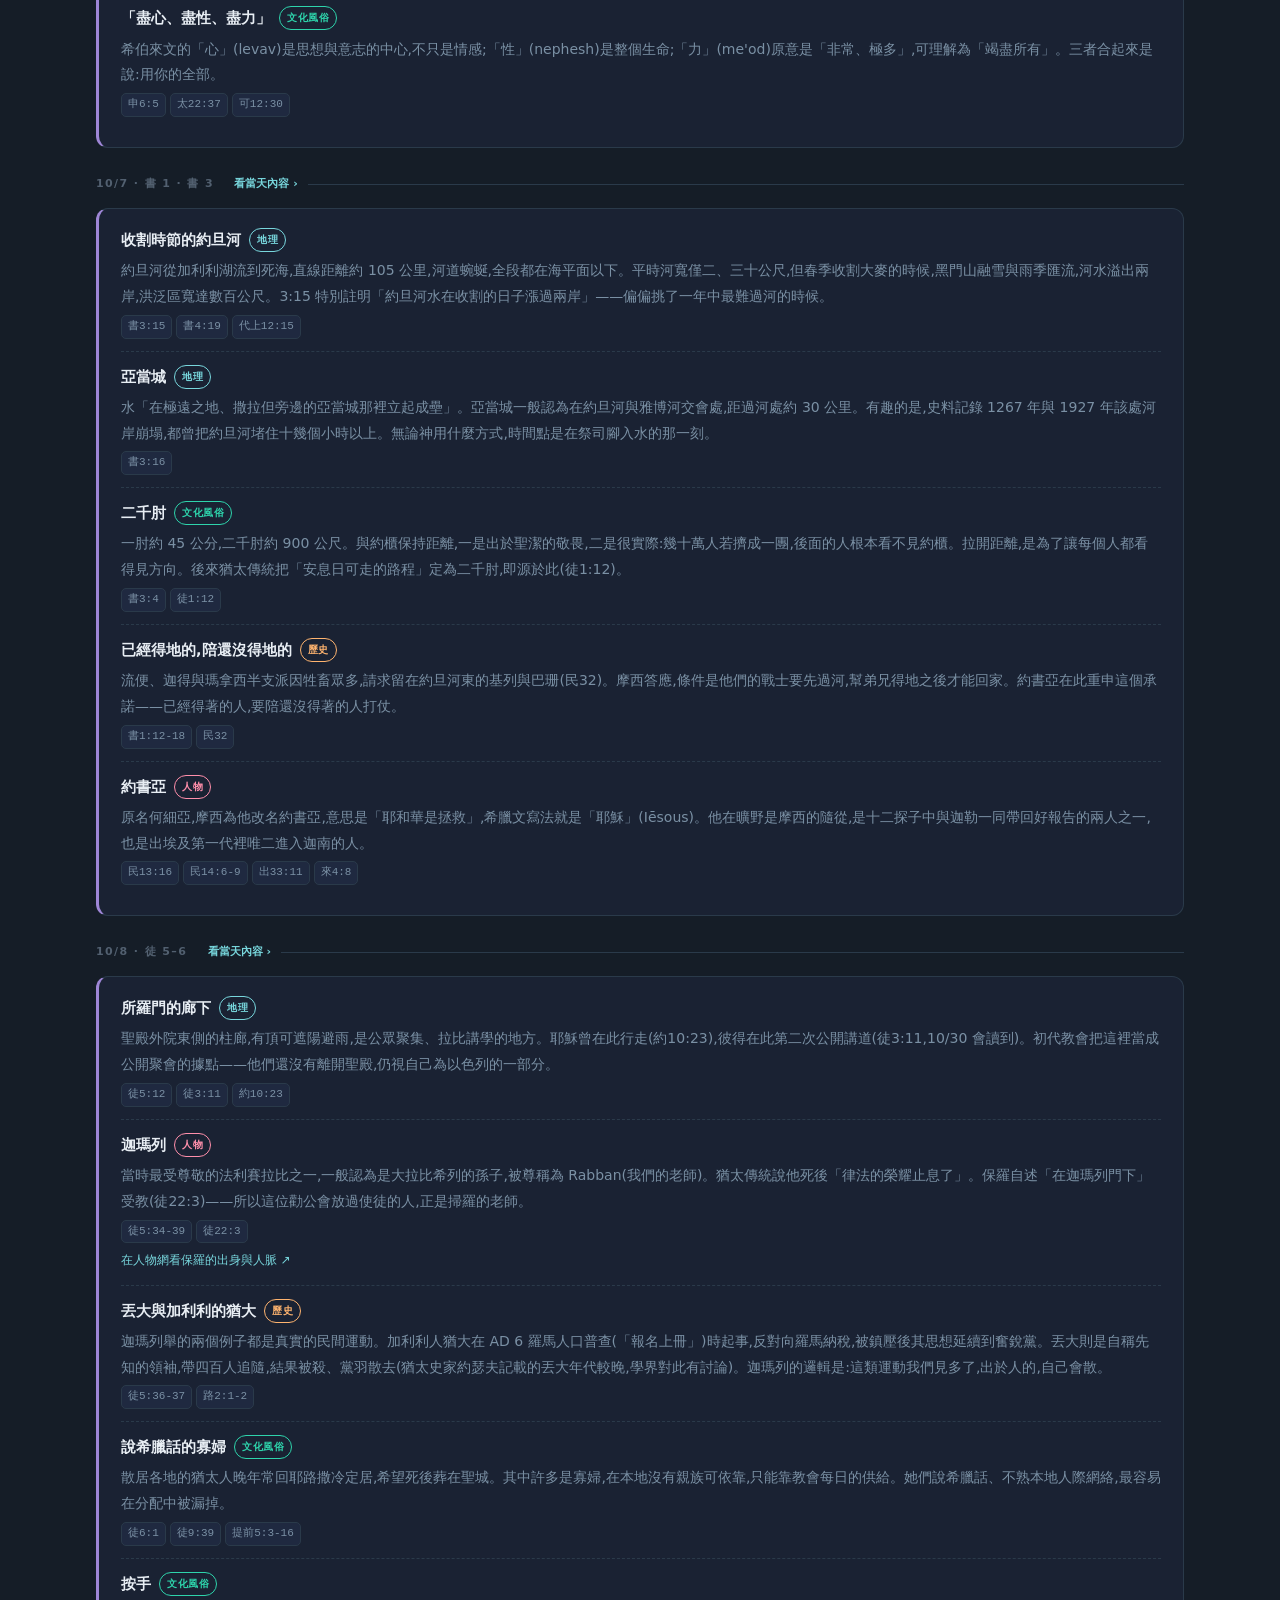
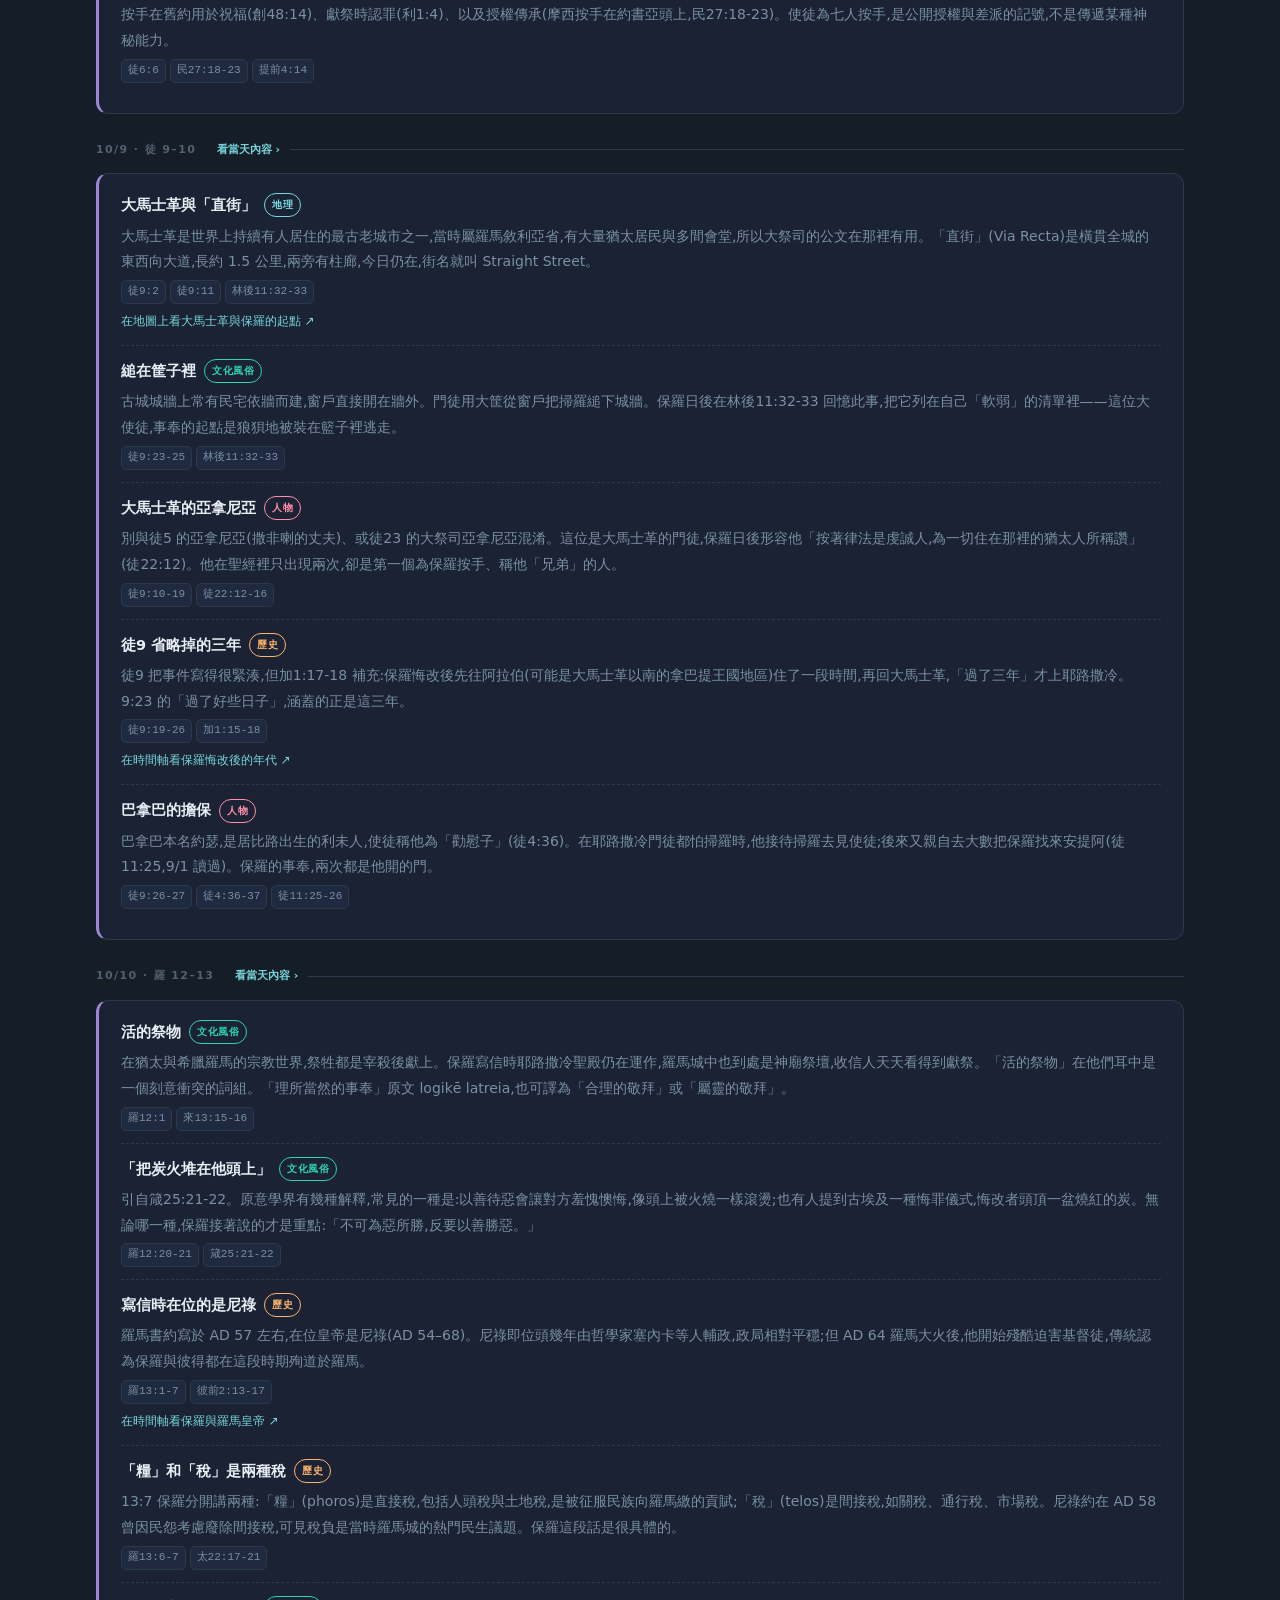
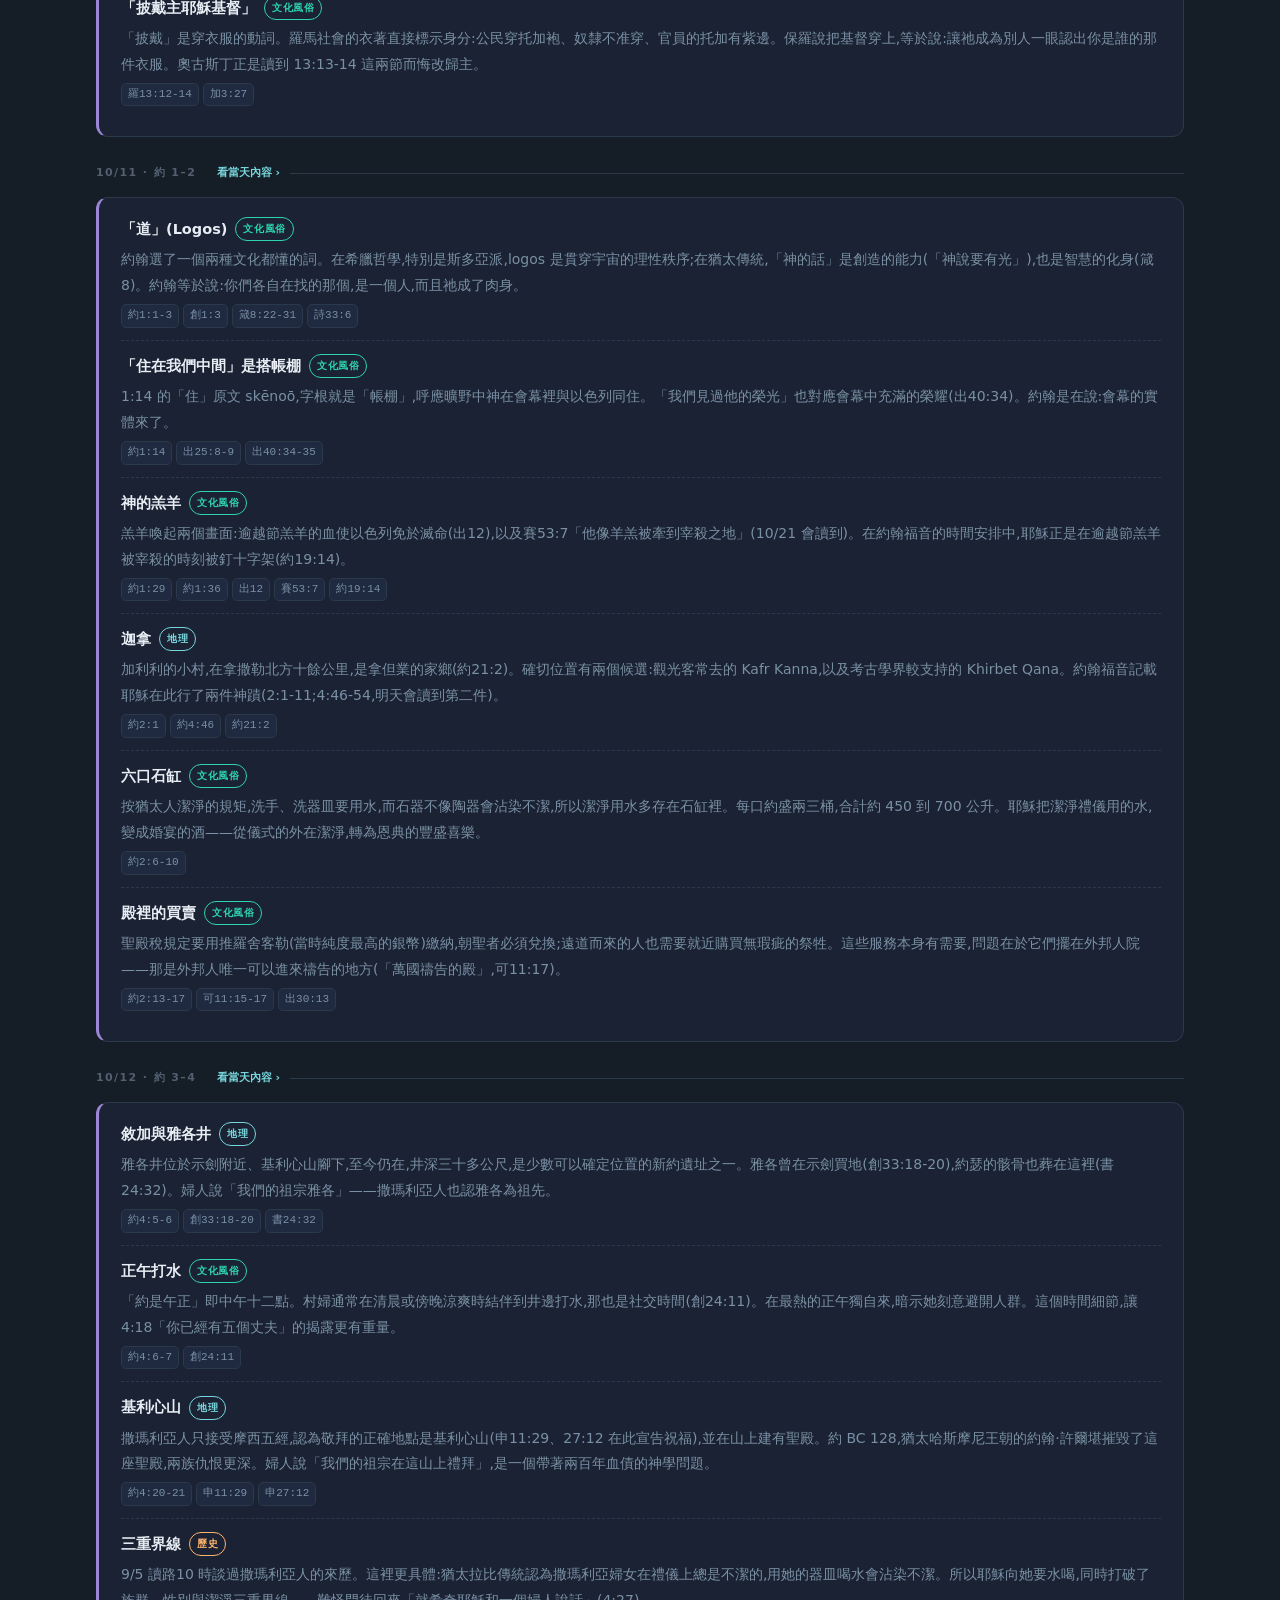
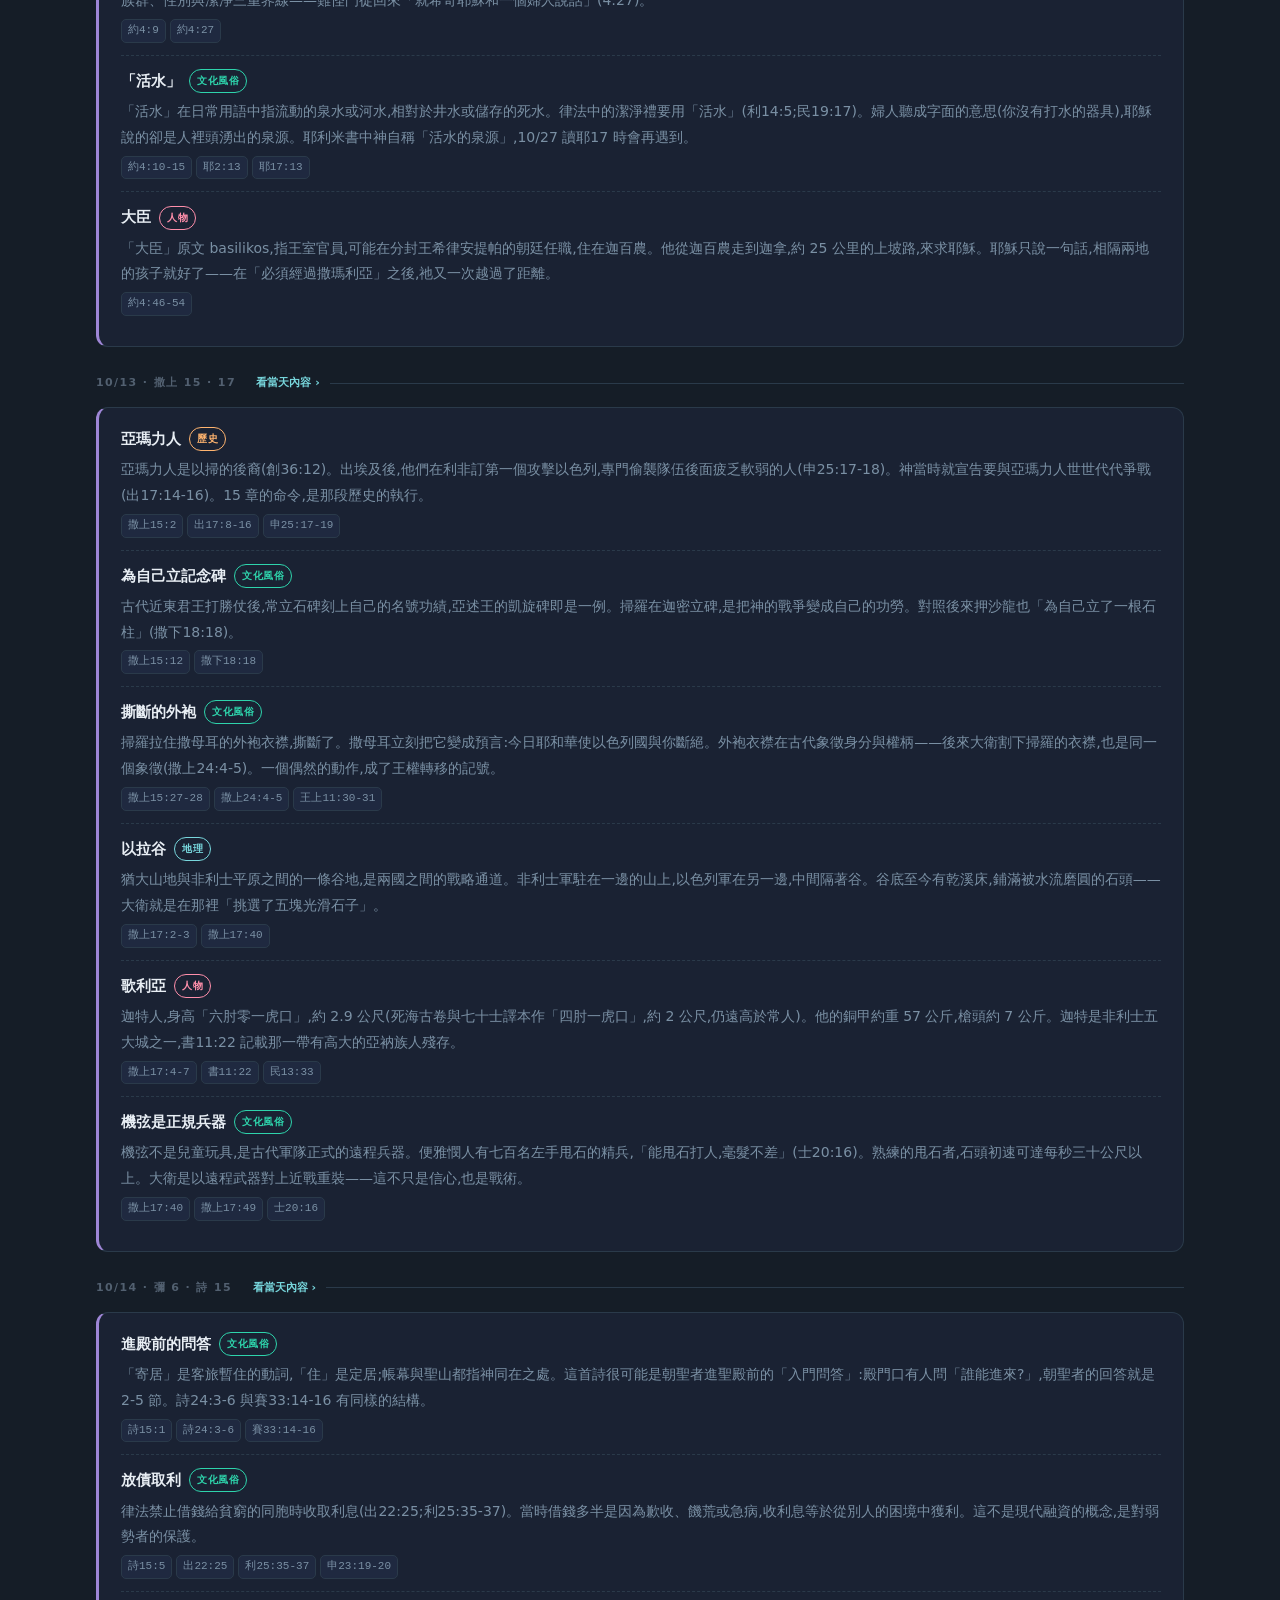
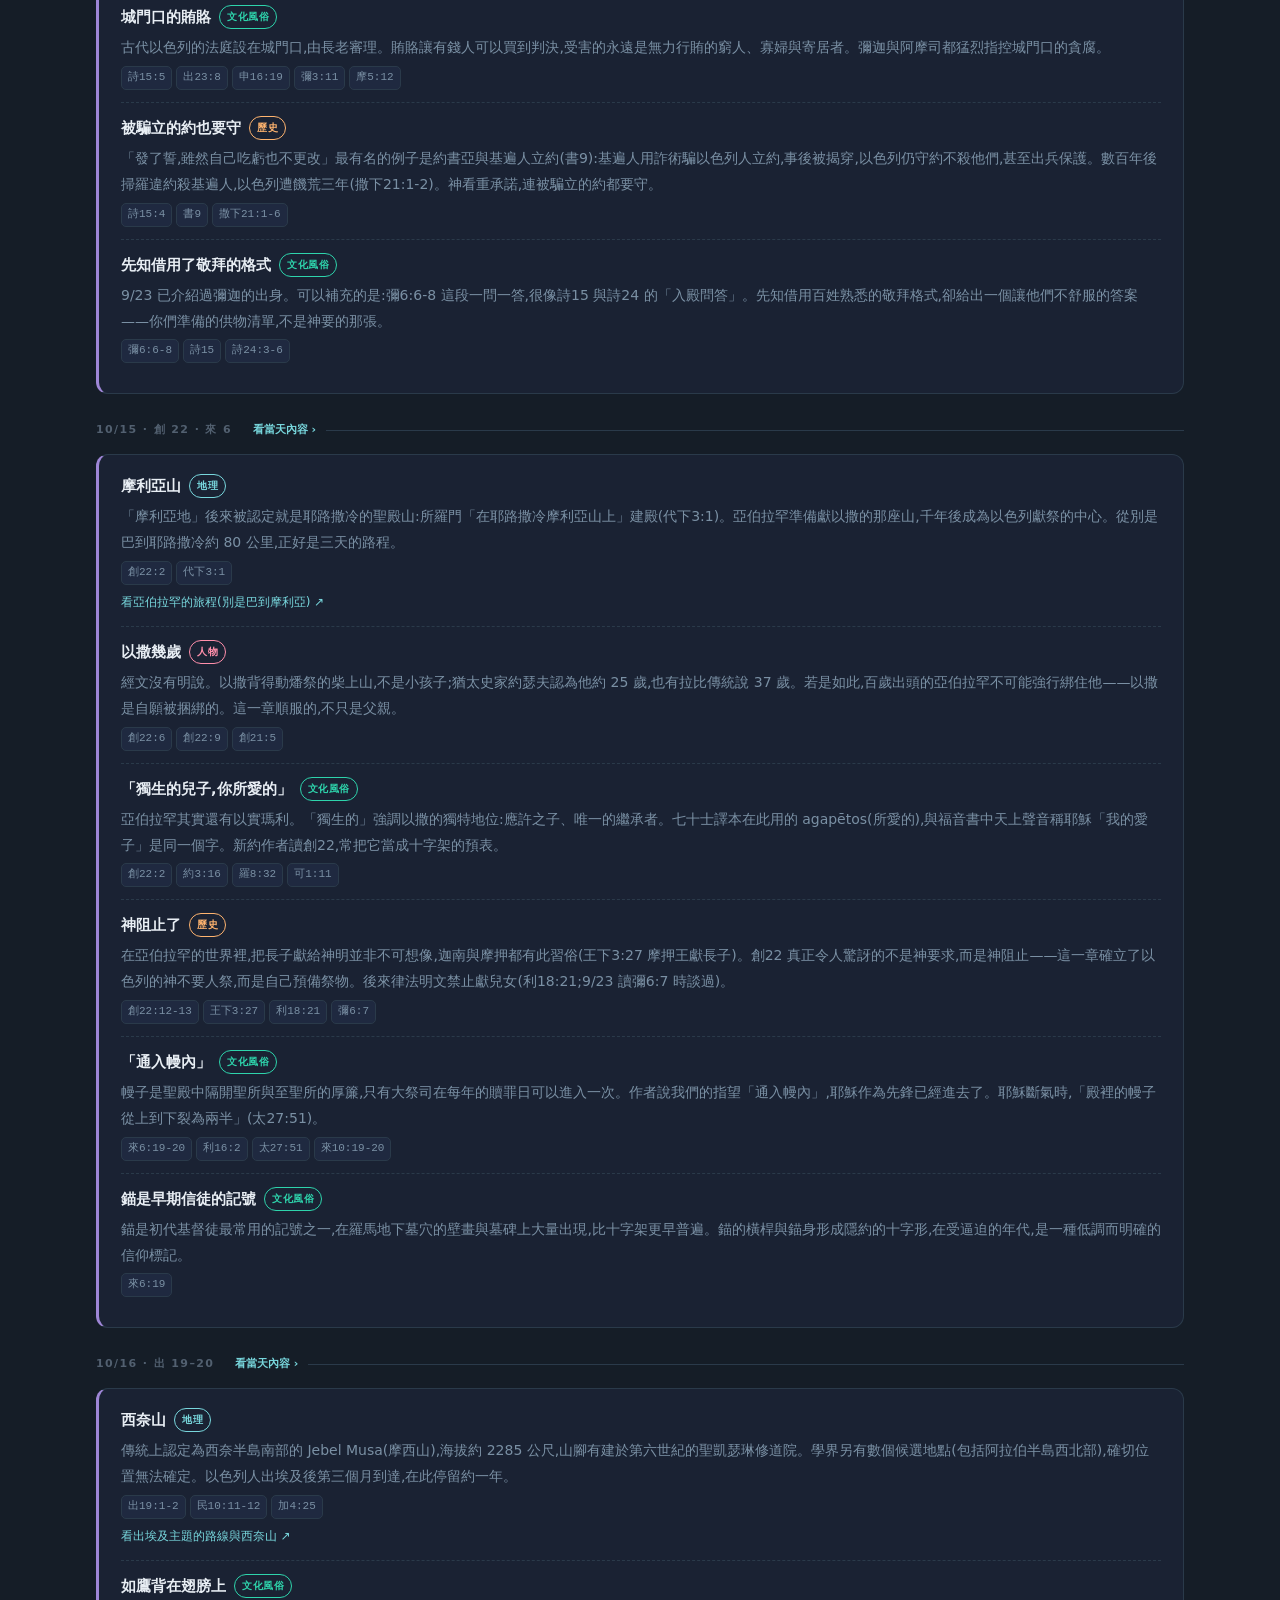
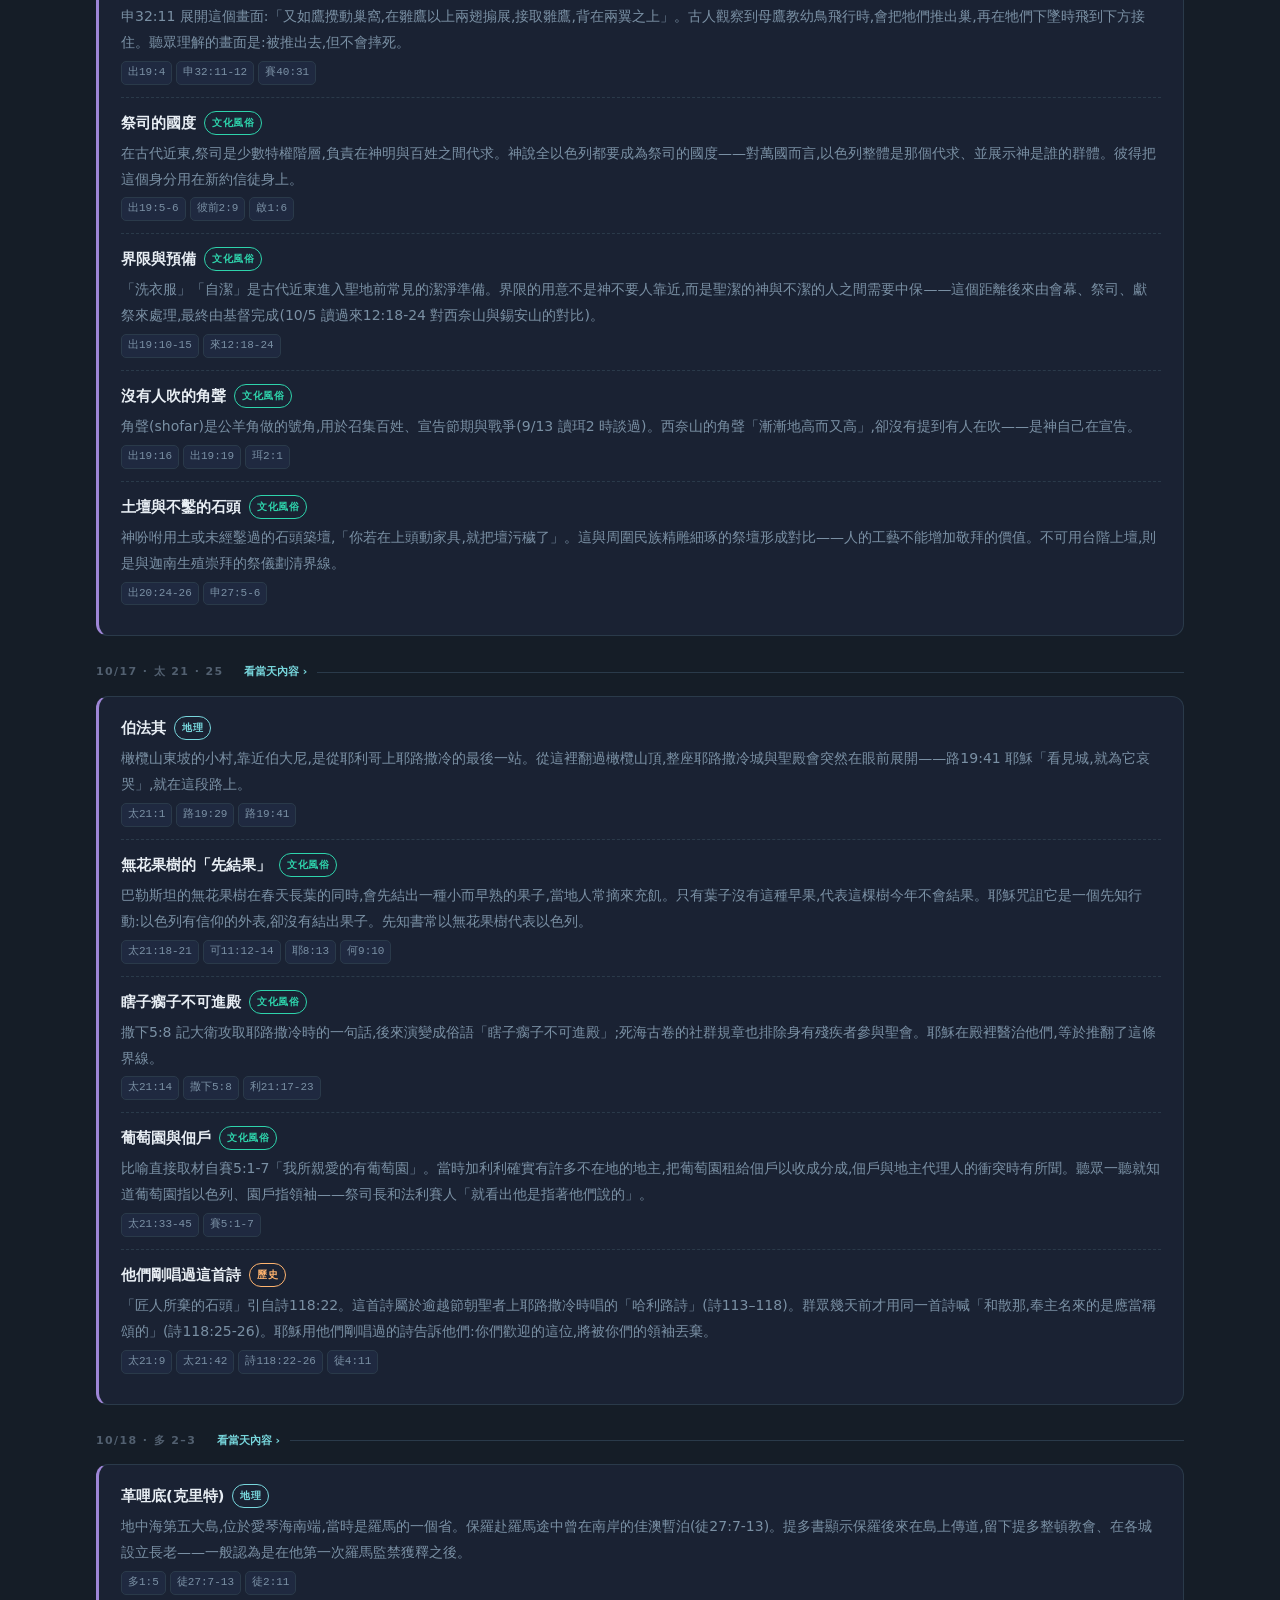
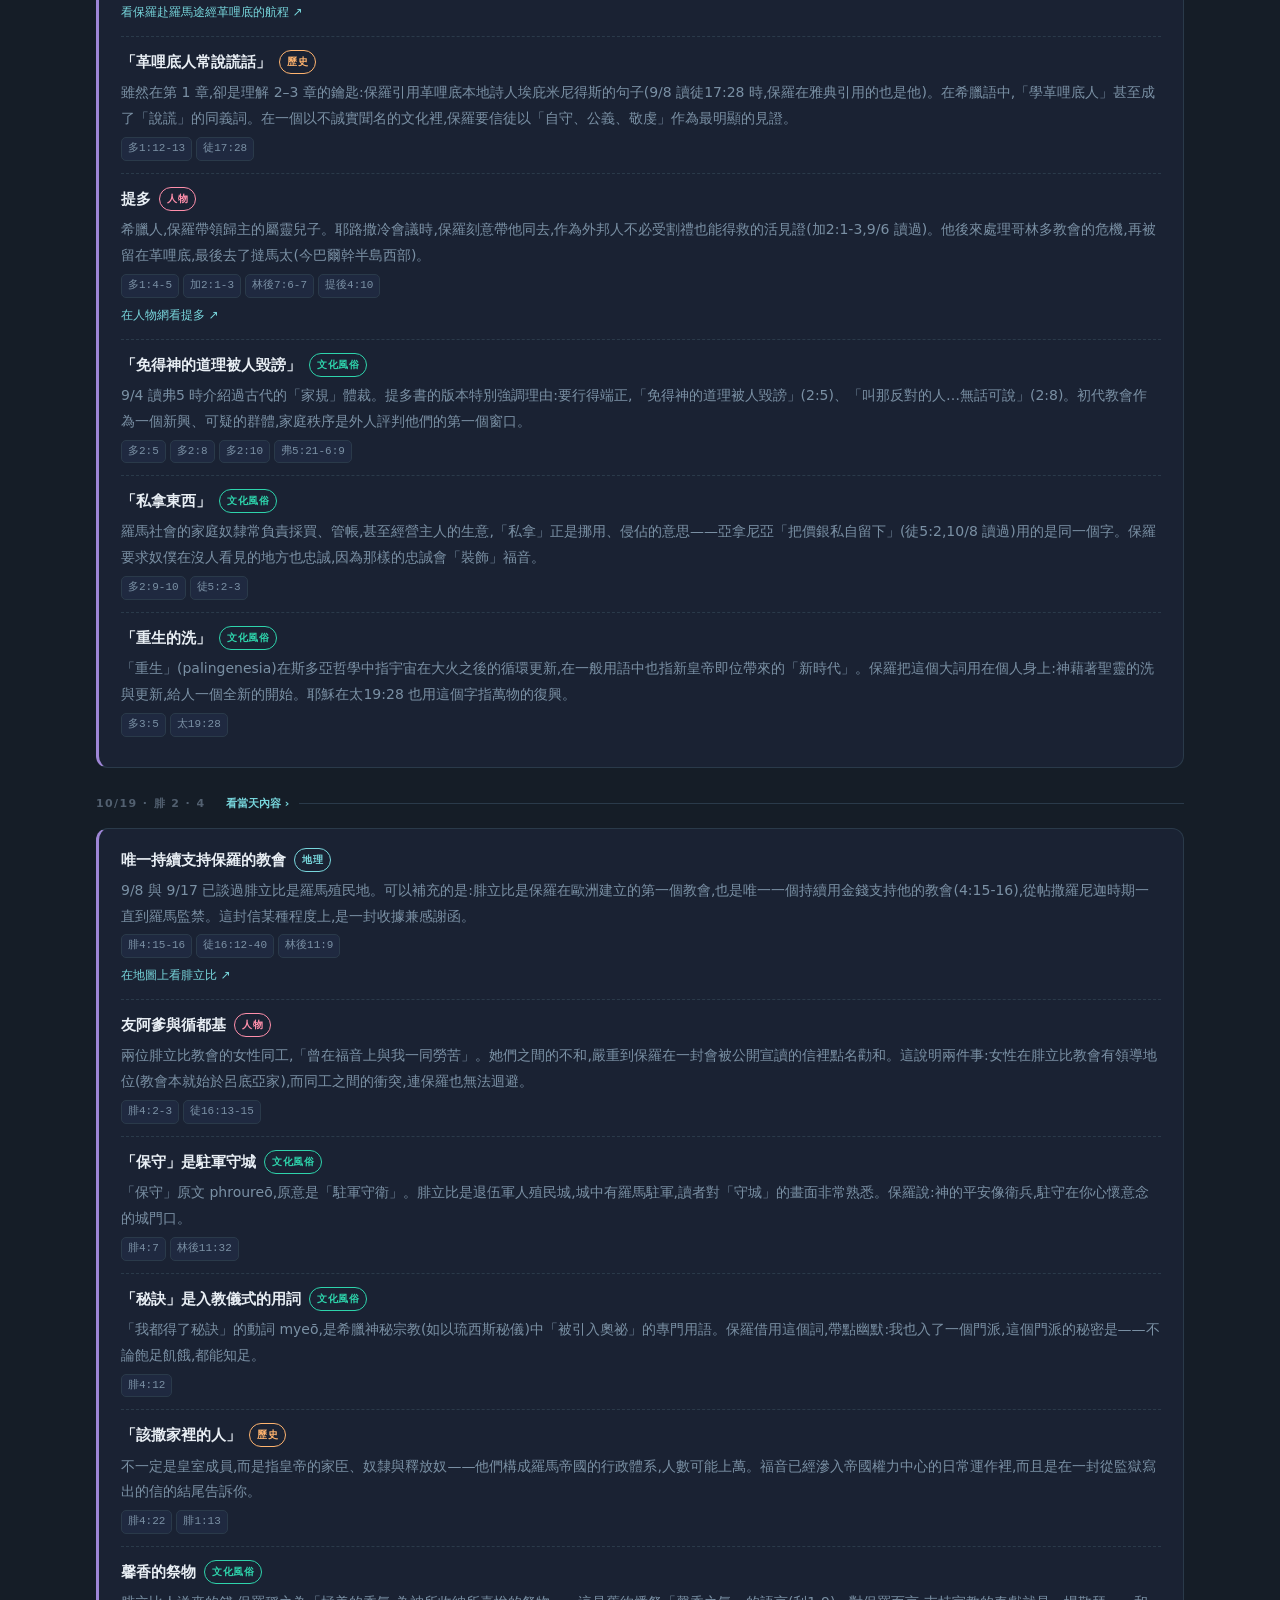
==== commit 04c59774: "新增 2026 年 10 月讀經,改為多月份架構 - 資料改為 data/YYYY-MM/ 每月一個資料夾,data/months.js 登記月份 - 導覽列加上月份選單;首頁網址不變,預設開今天所在" ====
--- a/background.html
+++ b/background.html
@@ -3,41 +3,46 @@
 <head>
 <meta charset="UTF-8">
 <meta name="viewport" content="width=device-width, initial-scale=1.0">
-<title>背景索引 · 歷史地理人物</title>
+<title>背景索引 · 每日讀經</title>
 <link rel="stylesheet" href="css/style.css">
-<script src="data/plan.js"></script>
-<script src="data/days-01.js"></script>
-<script src="data/days-11.js"></script>
-<script src="data/days-21.js"></script>
+<script src="data/months.js"></script>
 <script src="js/common.js"></script>
 </head>
 <body>
-<script>renderNav("bg")</script>
+<div id="nav-slot"></div>
 
 <div class="wrap">
   <div class="page-head">
-    <div class="page-kicker">背景索引</div>
+    <div class="page-kicker" id="kicker">背景索引</div>
     <h1 class="page-title">這個月經文背後,需要先知道的事</h1>
-    <p class="page-sub">
-      把 30 天六十章裡「不解釋就容易讀過去或讀錯」的<b>歷史事件、地理位置、人物身分與文化風俗</b>集中在一頁。
-      可依類別篩選;點日期回到當天的完整內容。標示 ↗ 的條目可連到
-      <a href="https://nonstopbiblereading.github.io/bible_explorer/" target="_blank" rel="noopener">聖經歷史地理人物工具</a>作延伸。
-    </p>
+    <p class="page-sub" id="sub"></p>
     <div class="tools" id="filters"></div>
   </div>
   <div id="list"></div>
 </div>
 
+<div id="footer-slot"></div>
+
 <script>
 const ALL = [];
-PLAN.days.forEach(d => (d.bg || []).forEach(b => ALL.push({ ...b, day: d.d, short: d.short })));
 let cur = "all";
+const KINDS = [["all", "全部"], ["history", "歷史"], ["place", "地理"], ["person", "人物"], ["custom", "文化風俗"]];
 
-const KINDS = [["all", "全部"], ["history", "歷史"], ["place", "地理"], ["person", "人物"], ["custom", "文化風俗"]];
-document.getElementById("filters").innerHTML = KINDS.map(([k, label]) => {
-  const c = k === "all" ? ALL.length : ALL.filter(x => x.k === k).length;
-  return `<button class="mini" data-k="${k}" onclick="setK('${k}')">${label} ${c}</button>`;
-}).join("");
+boot("bg").then(() => {
+  PLAN.days.forEach(d => (d.bg || []).forEach(b => ALL.push({ ...b, day: d.d, short: d.short })));
+  document.title = `背景索引 · ${PLAN.label}`;
+  document.getElementById("kicker").textContent = `背景索引 · ${PLAN.label}`;
+  document.getElementById("sub").innerHTML =
+    `把 ${PLAN.days.length} 天 ${PLAN.days.length * 2} 章裡「不解釋就容易讀過去或讀錯」的<b>歷史事件、地理位置、人物身分與文化風俗</b>集中在一頁。
+     可依類別篩選;點日期回到當天的完整內容。標示 ↗ 的條目可連到
+     <a href="${SITES.hub}" target="_blank" rel="noopener">聖經歷史地理人物工具</a>作延伸。`;
+  document.getElementById("filters").innerHTML = KINDS.map(([k, label]) => {
+    const c = k === "all" ? ALL.length : ALL.filter(x => x.k === k).length;
+    return `<button class="mini" data-k="${k}" onclick="setK('${k}')">${label} ${c}</button>`;
+  }).join("");
+  setK("all");
+  renderFooter();
+});
 
 function setK(k) {
   cur = k;
@@ -51,8 +56,8 @@
   for (const b of rows) {
     if (b.day !== lastDay) {
       if (lastDay) html += "</div>";
-      html += `<div class="sec-label" style="margin-top:26px">9/${b.day} · ${b.short}
-        &nbsp;<a href="day.html?d=${b.day}" style="text-transform:none;letter-spacing:0">看當天內容 ›</a></div>
+      html += `<div class="sec-label" style="margin-top:26px">${md(b.day)} · ${b.short}
+        &nbsp;<a href="${withMonth("day.html?d=" + b.day)}" style="text-transform:none;letter-spacing:0">看當天內容 ›</a></div>
         <div class="card" style="--accent:var(--c-bg)">`;
       lastDay = b.day;
     }
@@ -65,8 +70,6 @@
   if (lastDay) html += "</div>";
   document.getElementById("list").innerHTML = html || `<p class="page-sub">沒有符合的條目。</p>`;
 }
-setK("all");
-renderFooter();
 </script>
 </body>
 </html>
--- a/css/style.css
+++ b/css/style.css
@@ -39,11 +39,23 @@
   display:flex; align-items:center; gap:4px;
   background:color-mix(in srgb, var(--surface) 84%, transparent);
   backdrop-filter:blur(10px); border:1px solid var(--border); border-radius:12px;
-  padding:8px 14px; max-width:1120px;
-}
+  padding:8px 14px; max-width:1120px; flex-wrap:wrap; row-gap:6px;
+}
+@media (max-width:1150px){ .nav { margin:10px 16px; } }
 .nav-brand { font-weight:700; font-size:15px; color:var(--text); margin-right:14px;
   display:flex; align-items:center; gap:8px; white-space:nowrap; }
 .nav-brand svg { color:var(--primary); }
+a.nav-brand:hover { text-decoration:none; }
+.m-pick { position:relative; margin-right:10px; }
+.m-pick select { appearance:none; -webkit-appearance:none; font:inherit; font-size:12.5px; font-weight:600;
+  color:var(--primary); background:color-mix(in srgb, var(--primary) 10%, transparent);
+  border:1px solid color-mix(in srgb, var(--primary) 35%, transparent); border-radius:8px;
+  padding:5px 26px 5px 11px; cursor:pointer; }
+.m-pick::after { content:"▾"; position:absolute; right:10px; top:50%; transform:translateY(-52%);
+  font-size:10px; color:var(--primary); pointer-events:none; }
+.m-pick select:hover { border-color:var(--primary); }
+.m-pick select option { color:var(--text); background:var(--surface); }
+.sr { position:absolute; width:1px; height:1px; overflow:hidden; clip:rect(0 0 0 0); white-space:nowrap; }
 .nav-links { display:flex; gap:2px; flex-wrap:wrap; flex:1; }
 .nav-links a { padding:6px 12px; border-radius:8px; color:var(--muted); font-size:13px;
   font-weight:500; transition:.15s; white-space:nowrap; }
@@ -207,3 +219,8 @@
 .pager a.dis { opacity:.35; pointer-events:none; }
 footer.site { text-align:center; color:var(--hint); font-size:12px; padding:26px 16px 40px;
   border-top:1px solid var(--border); margin-top:34px; max-width:1120px; margin-inline:auto; }
+
+/* 月份軸線 */
+.outline p { font-size:13.5px; margin-bottom:12px; }
+.outline p:last-child { margin-bottom:0; }
+.outline b { color:var(--text); }
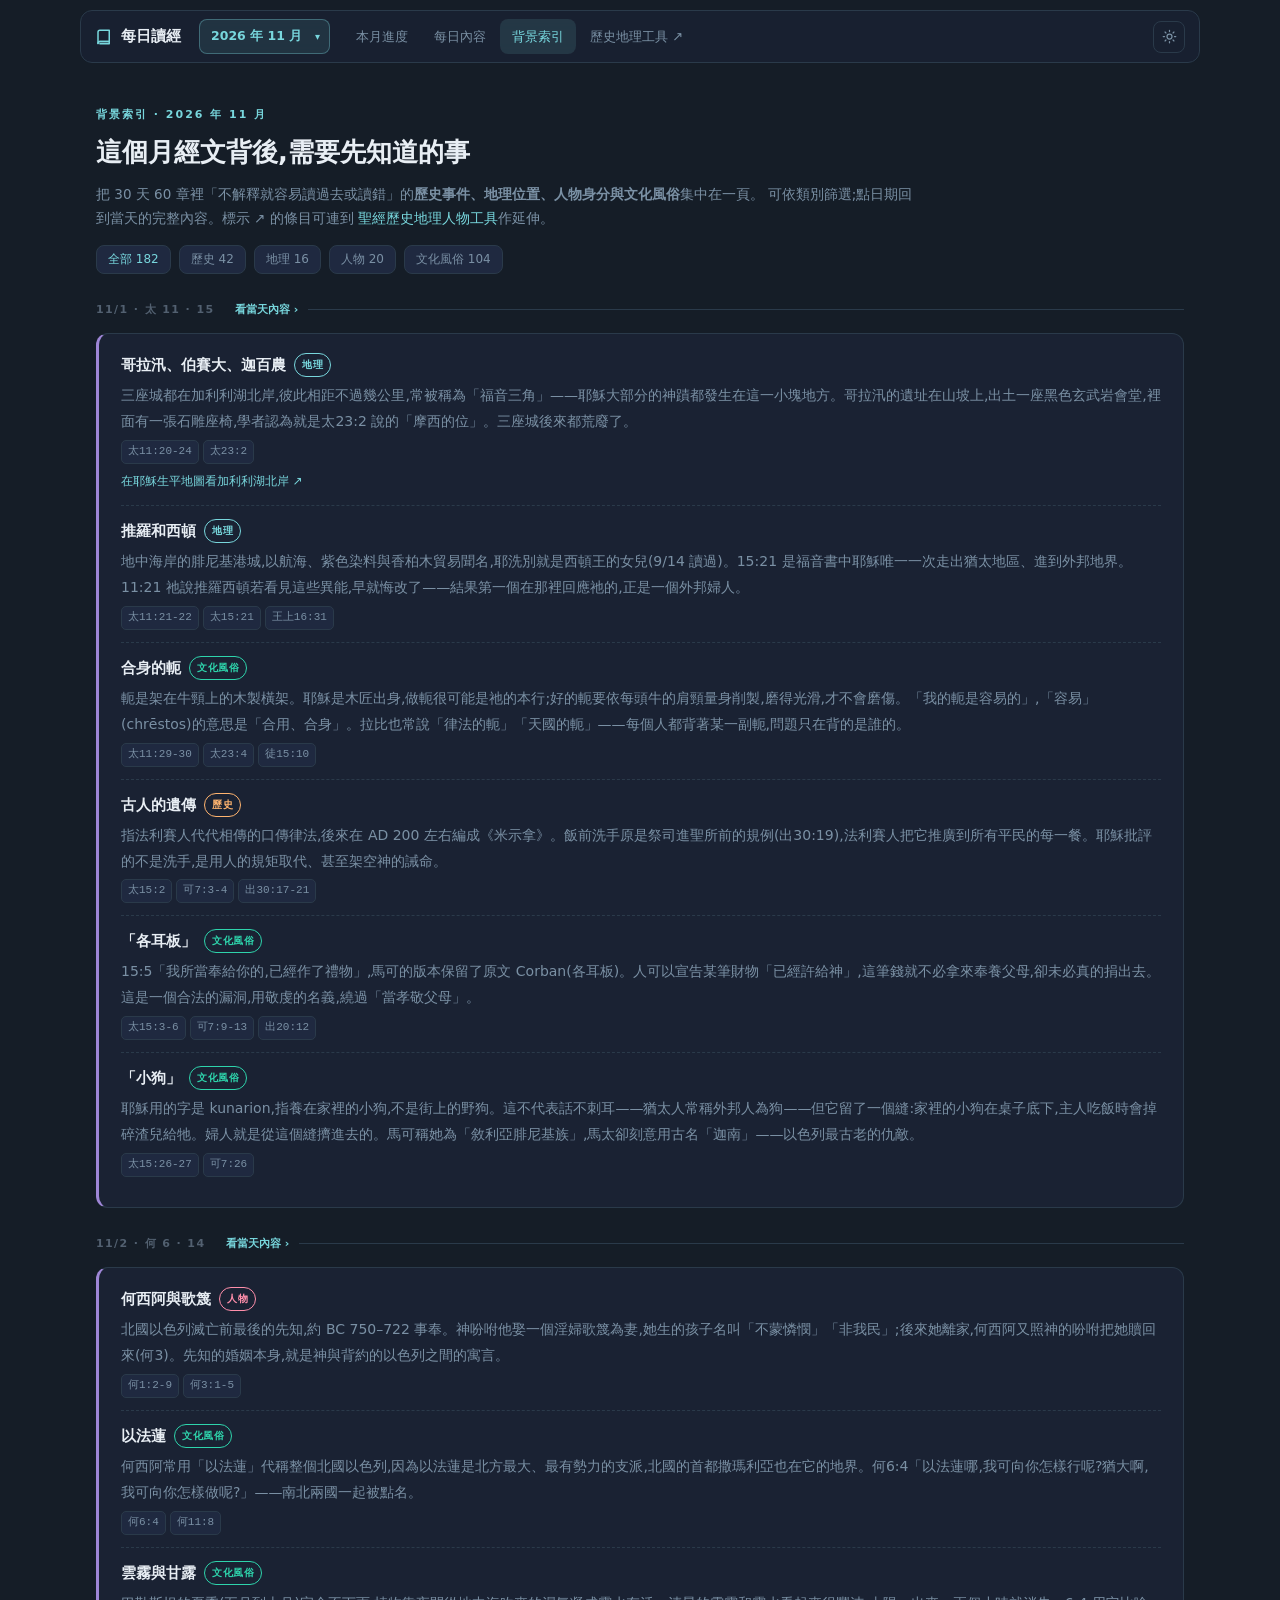
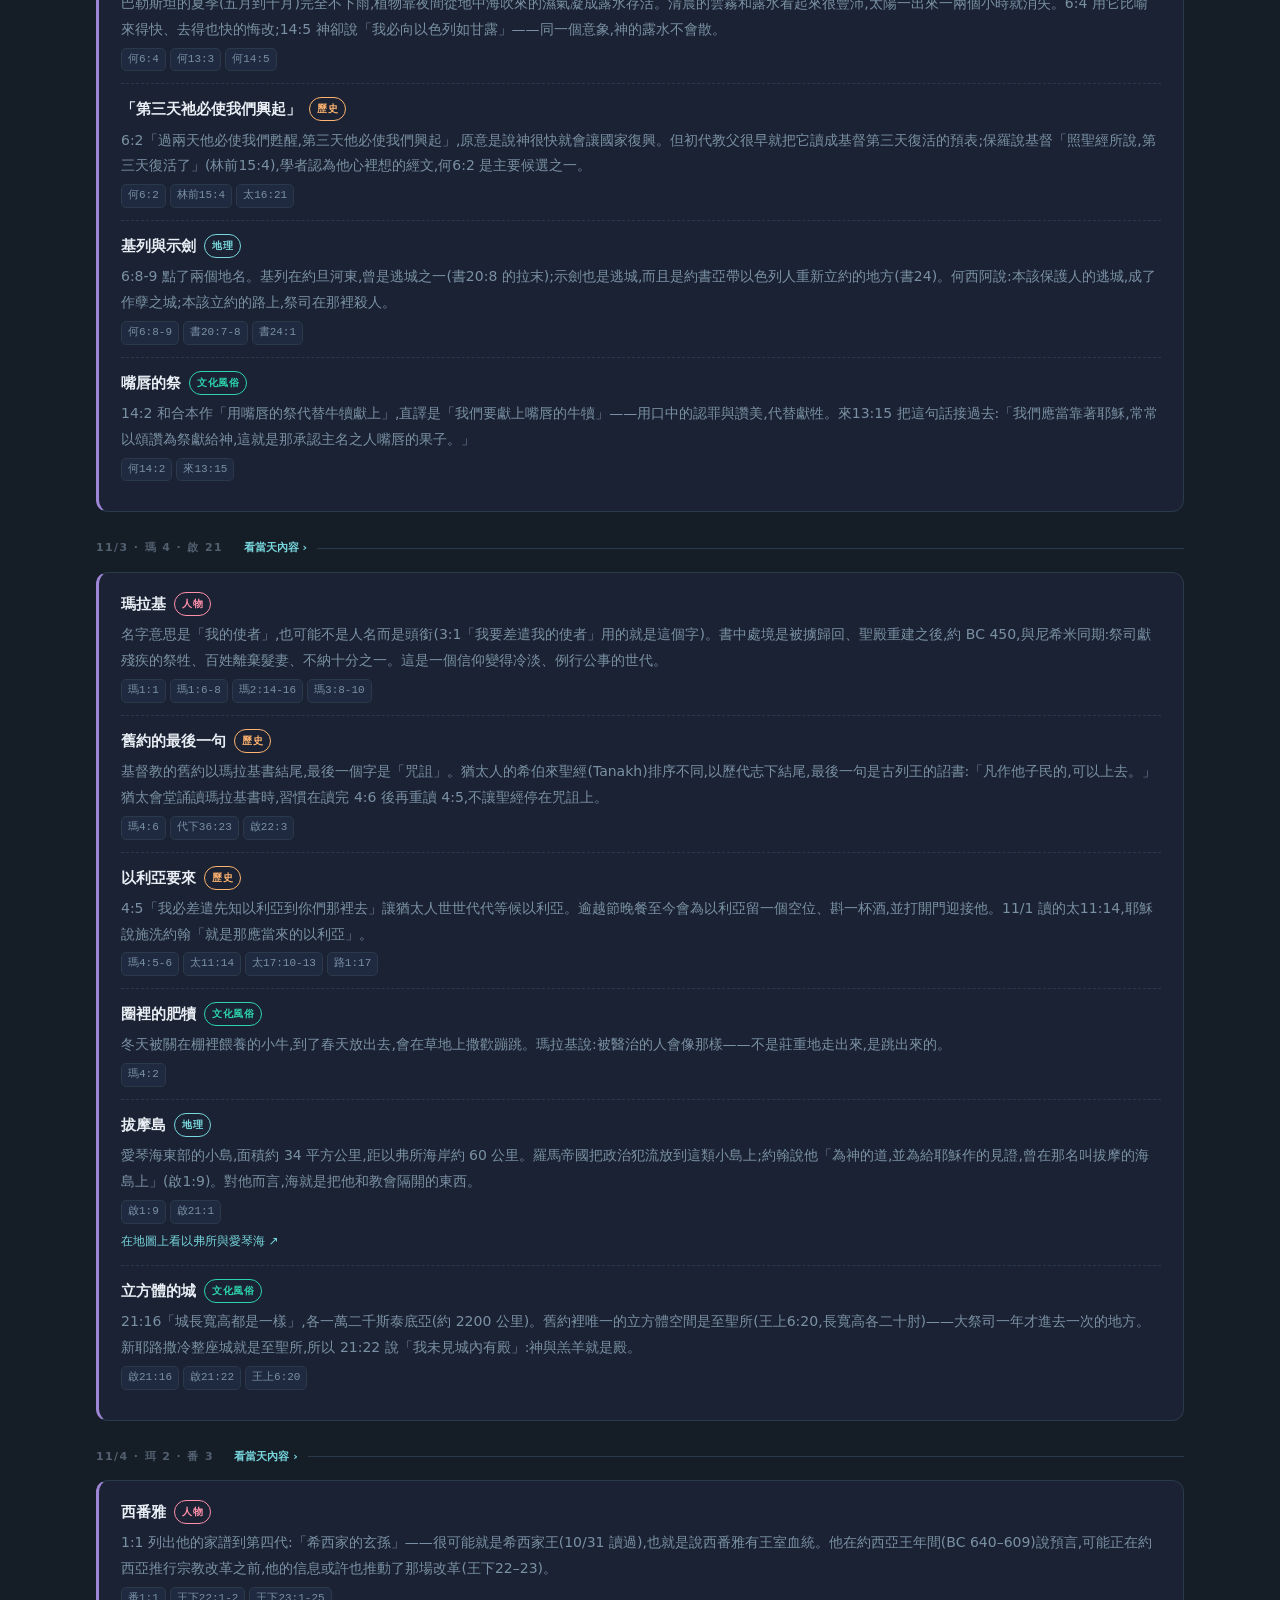
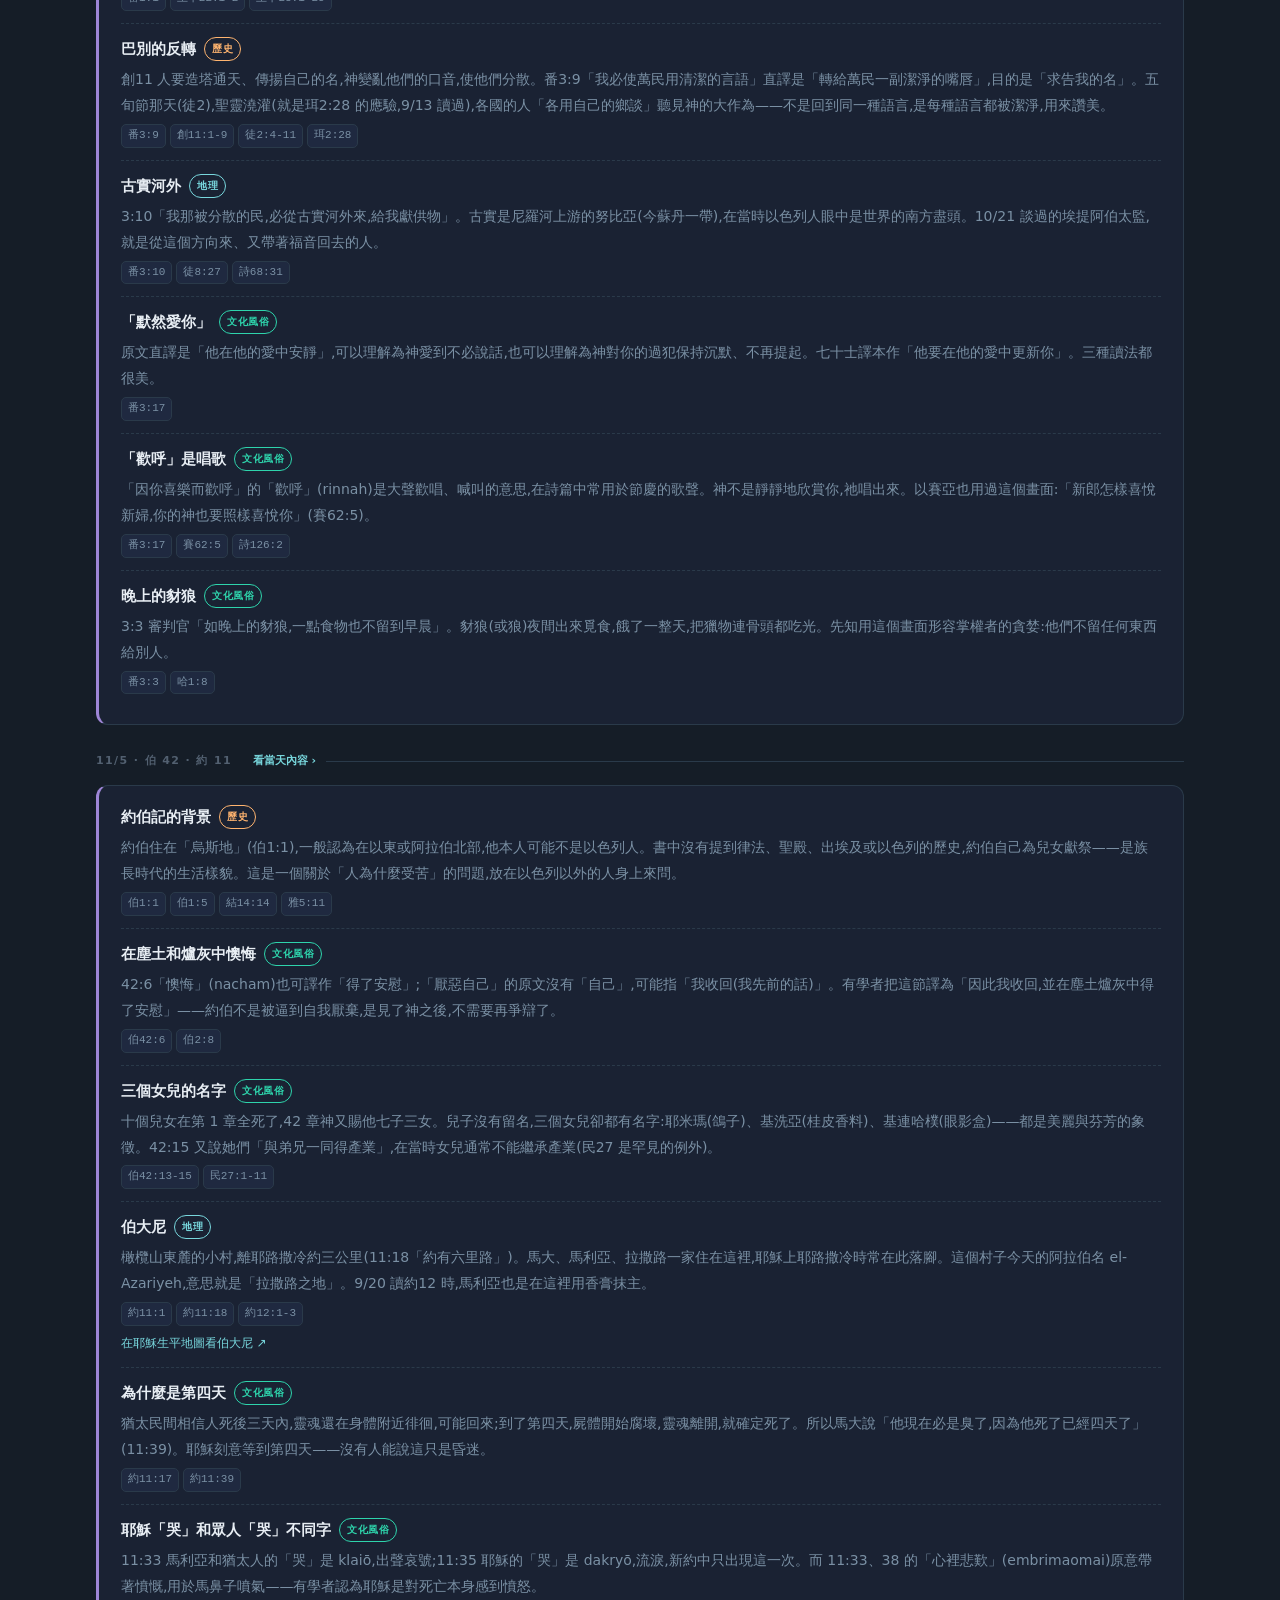
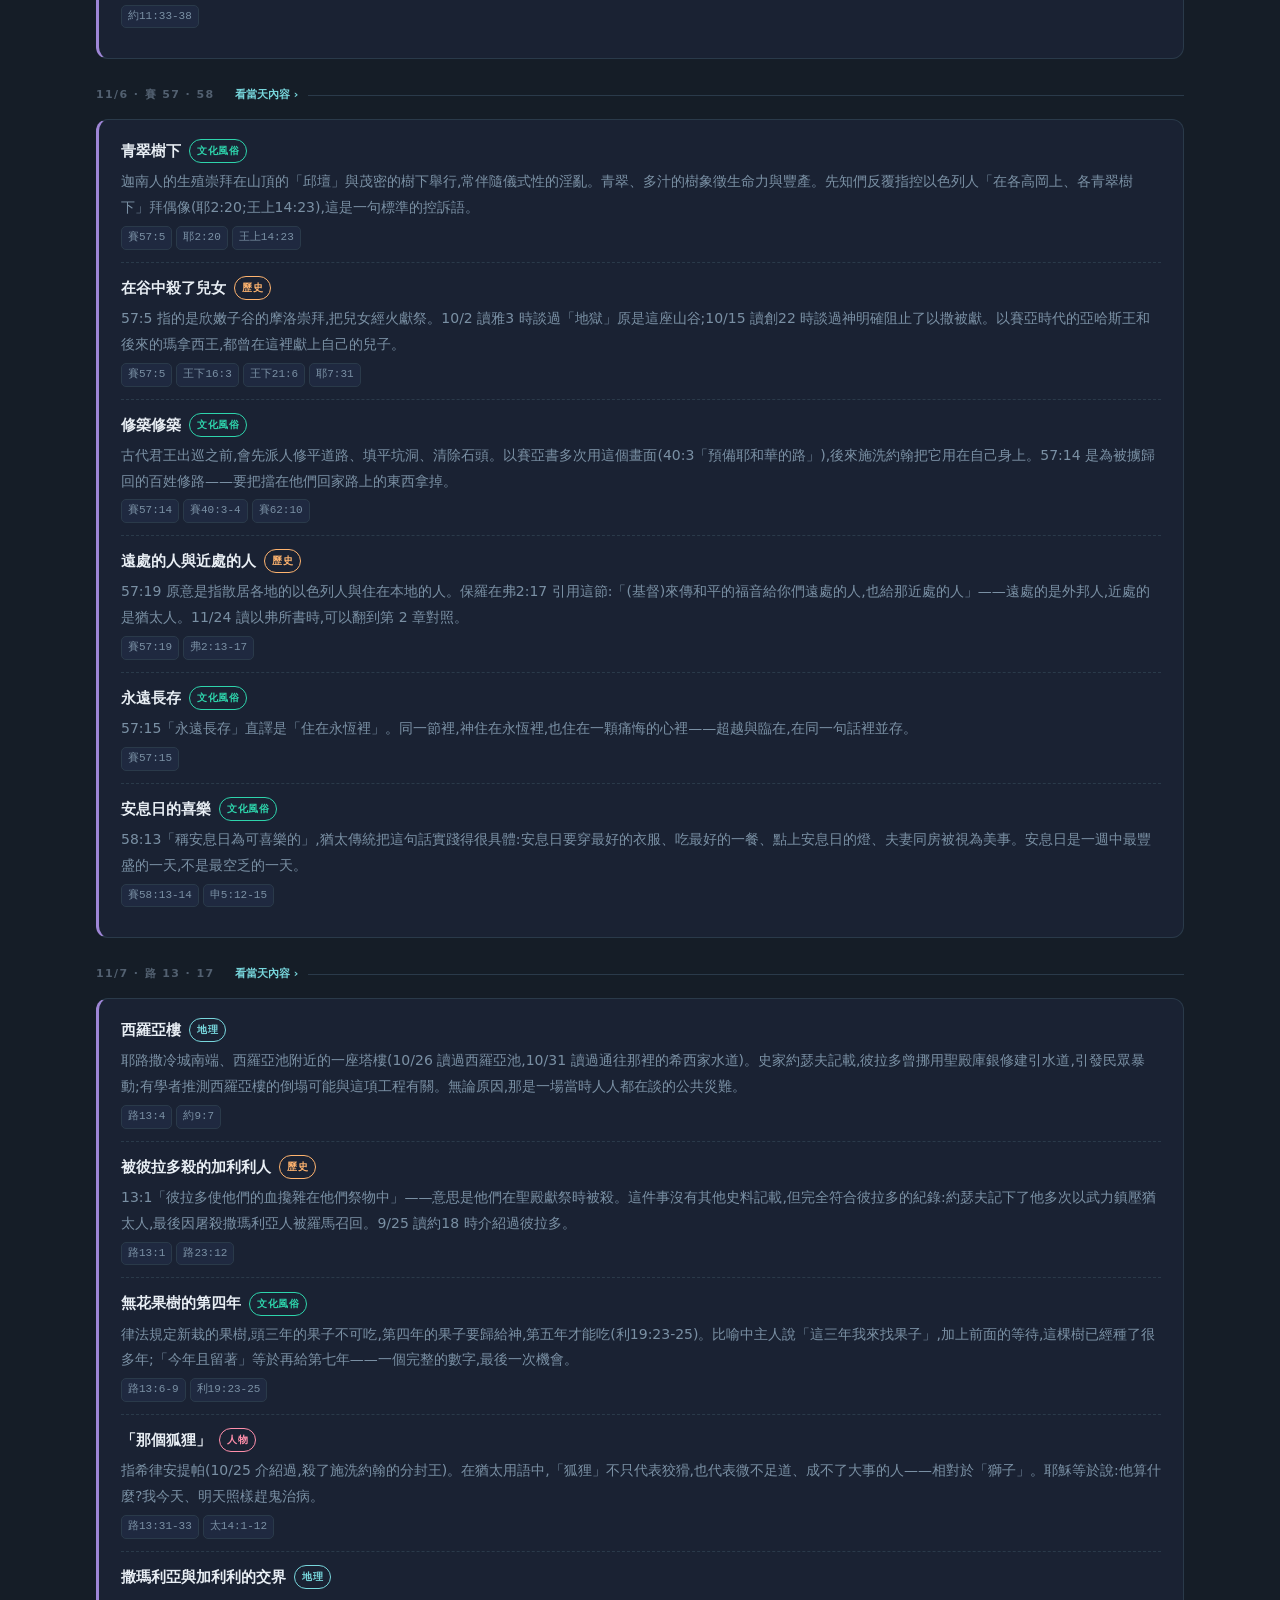
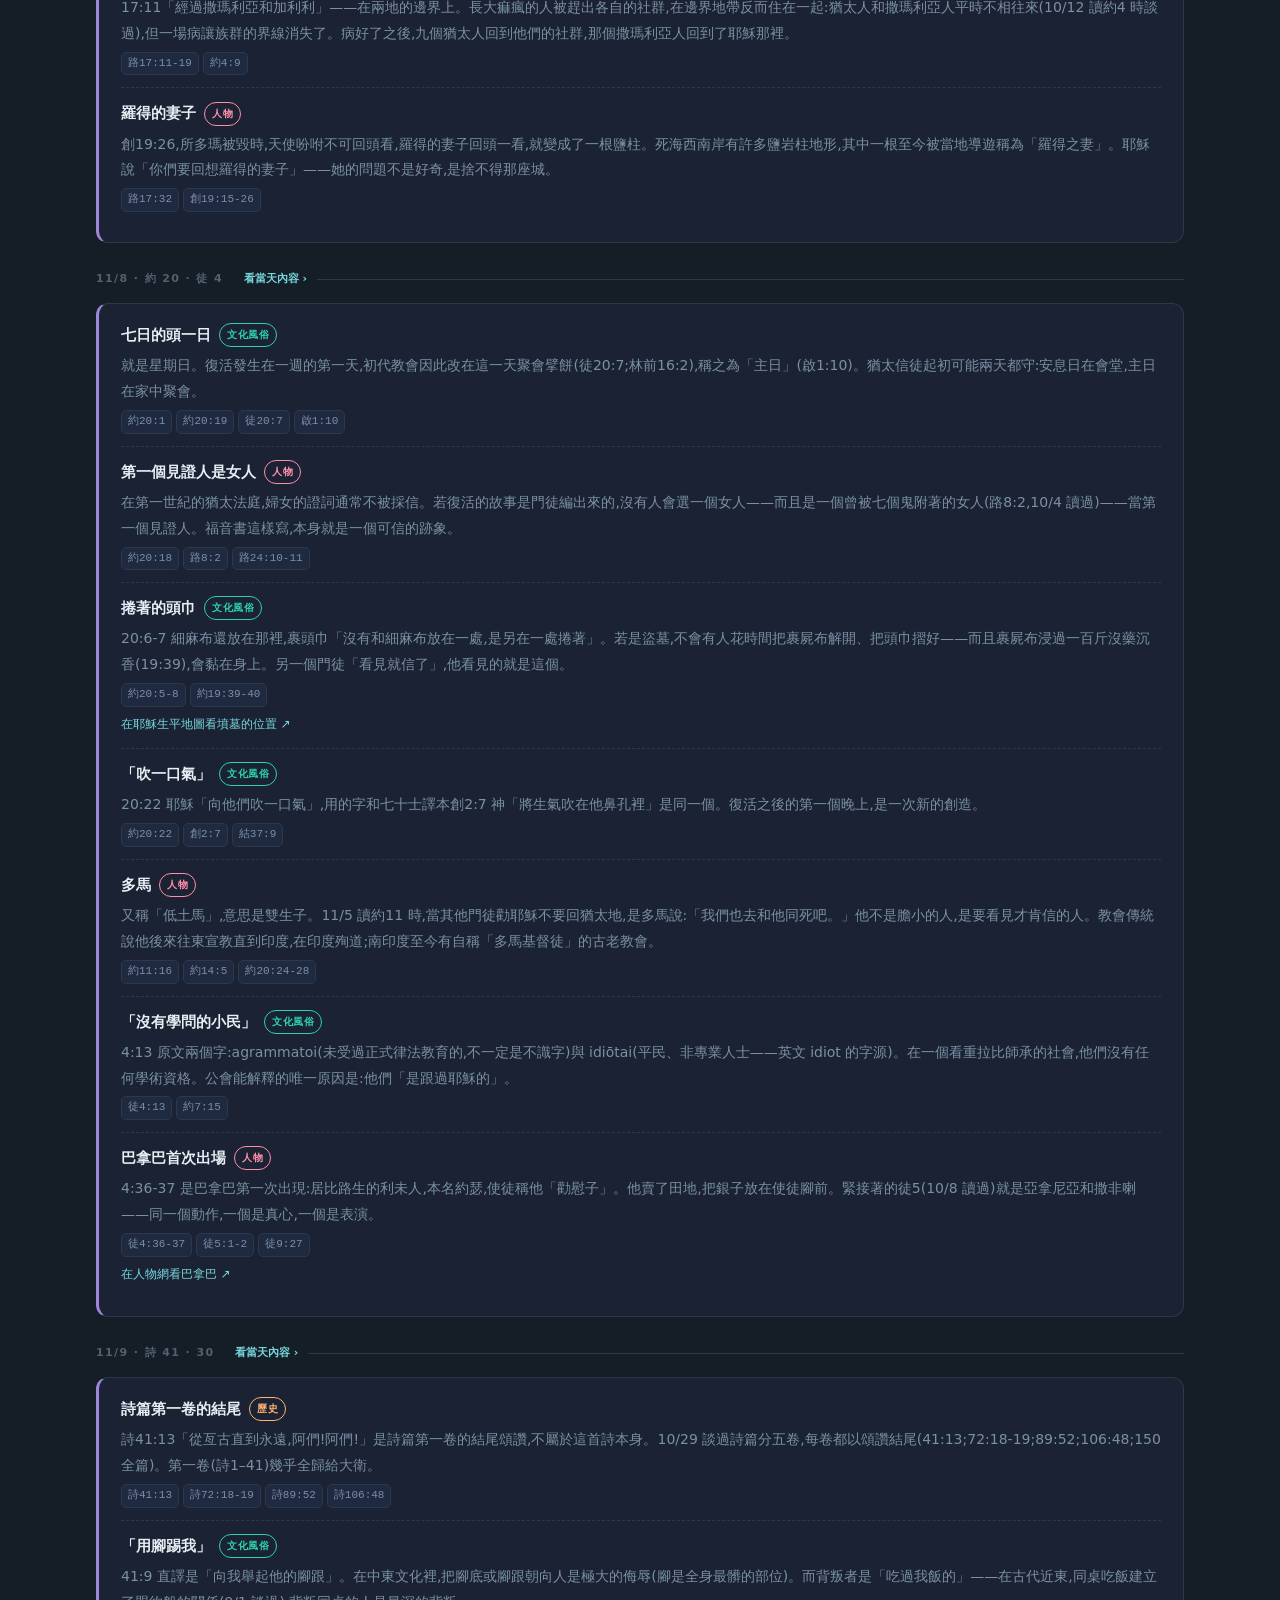
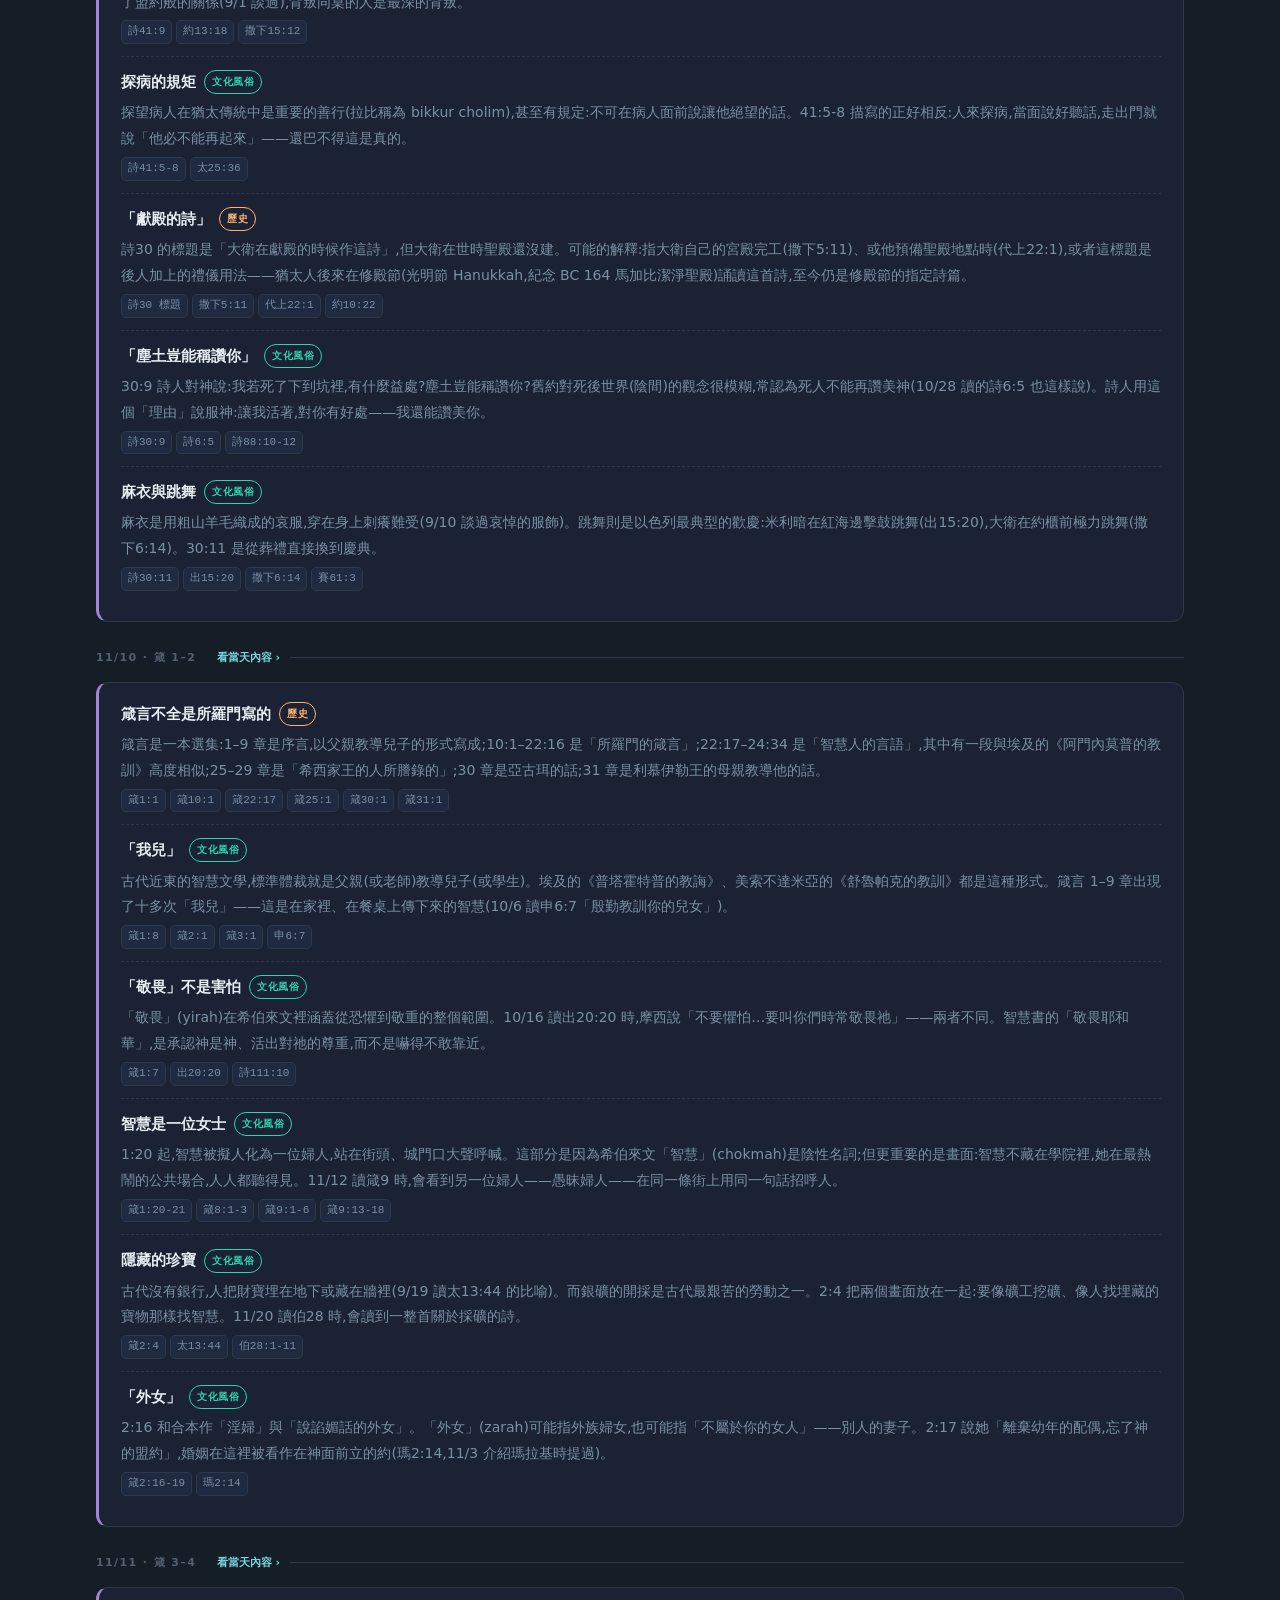
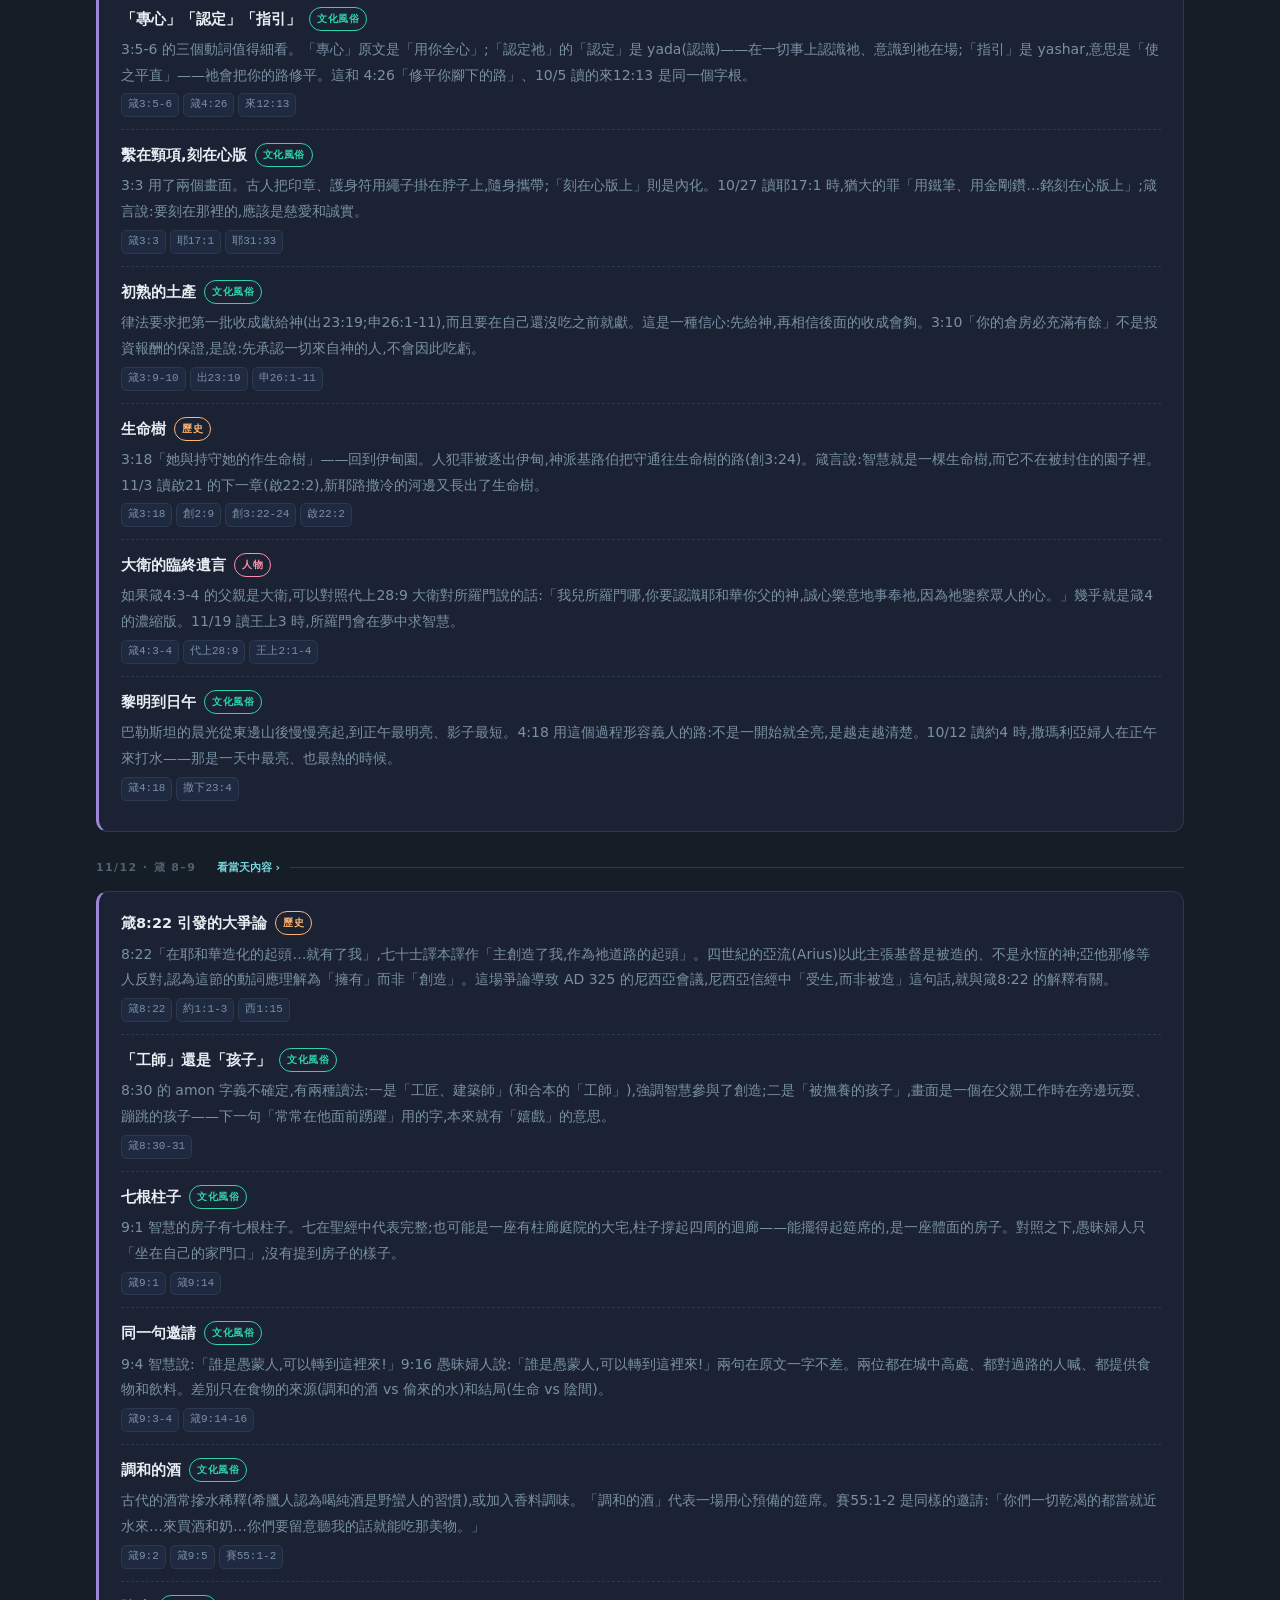
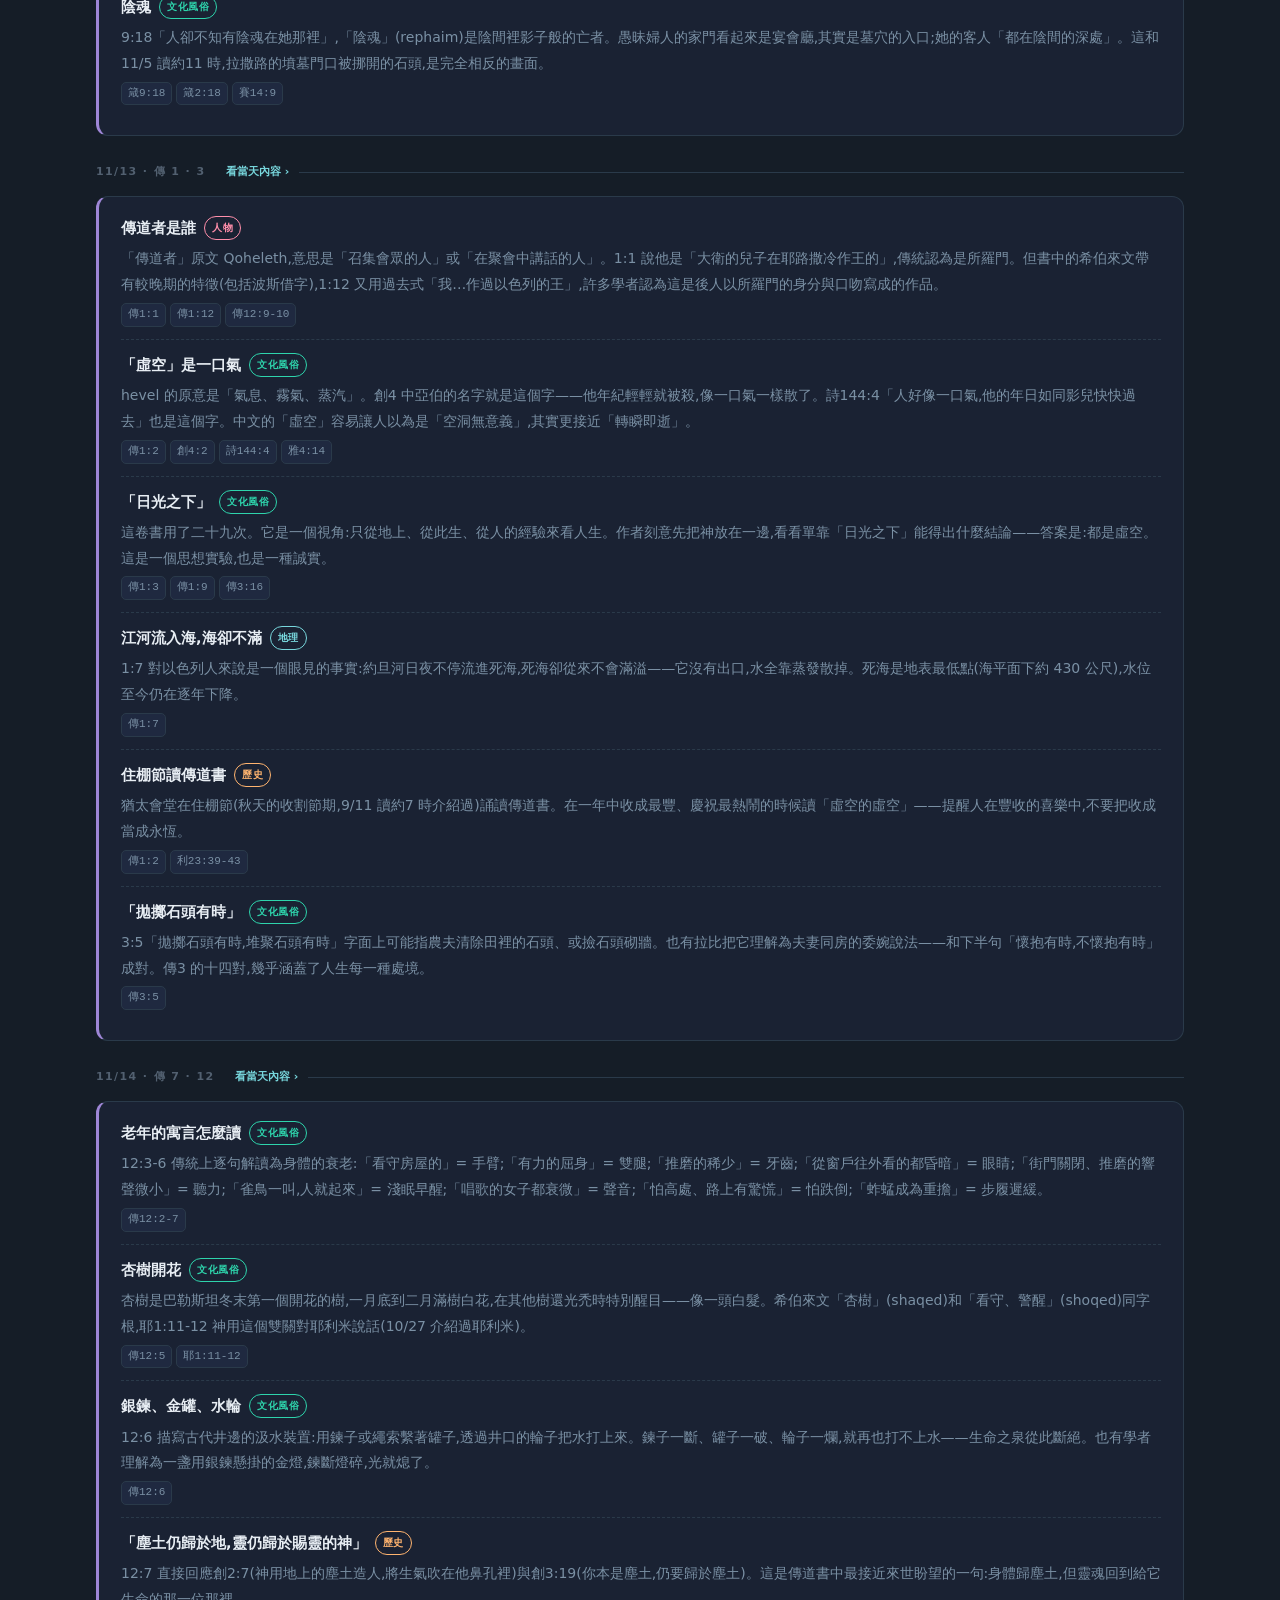
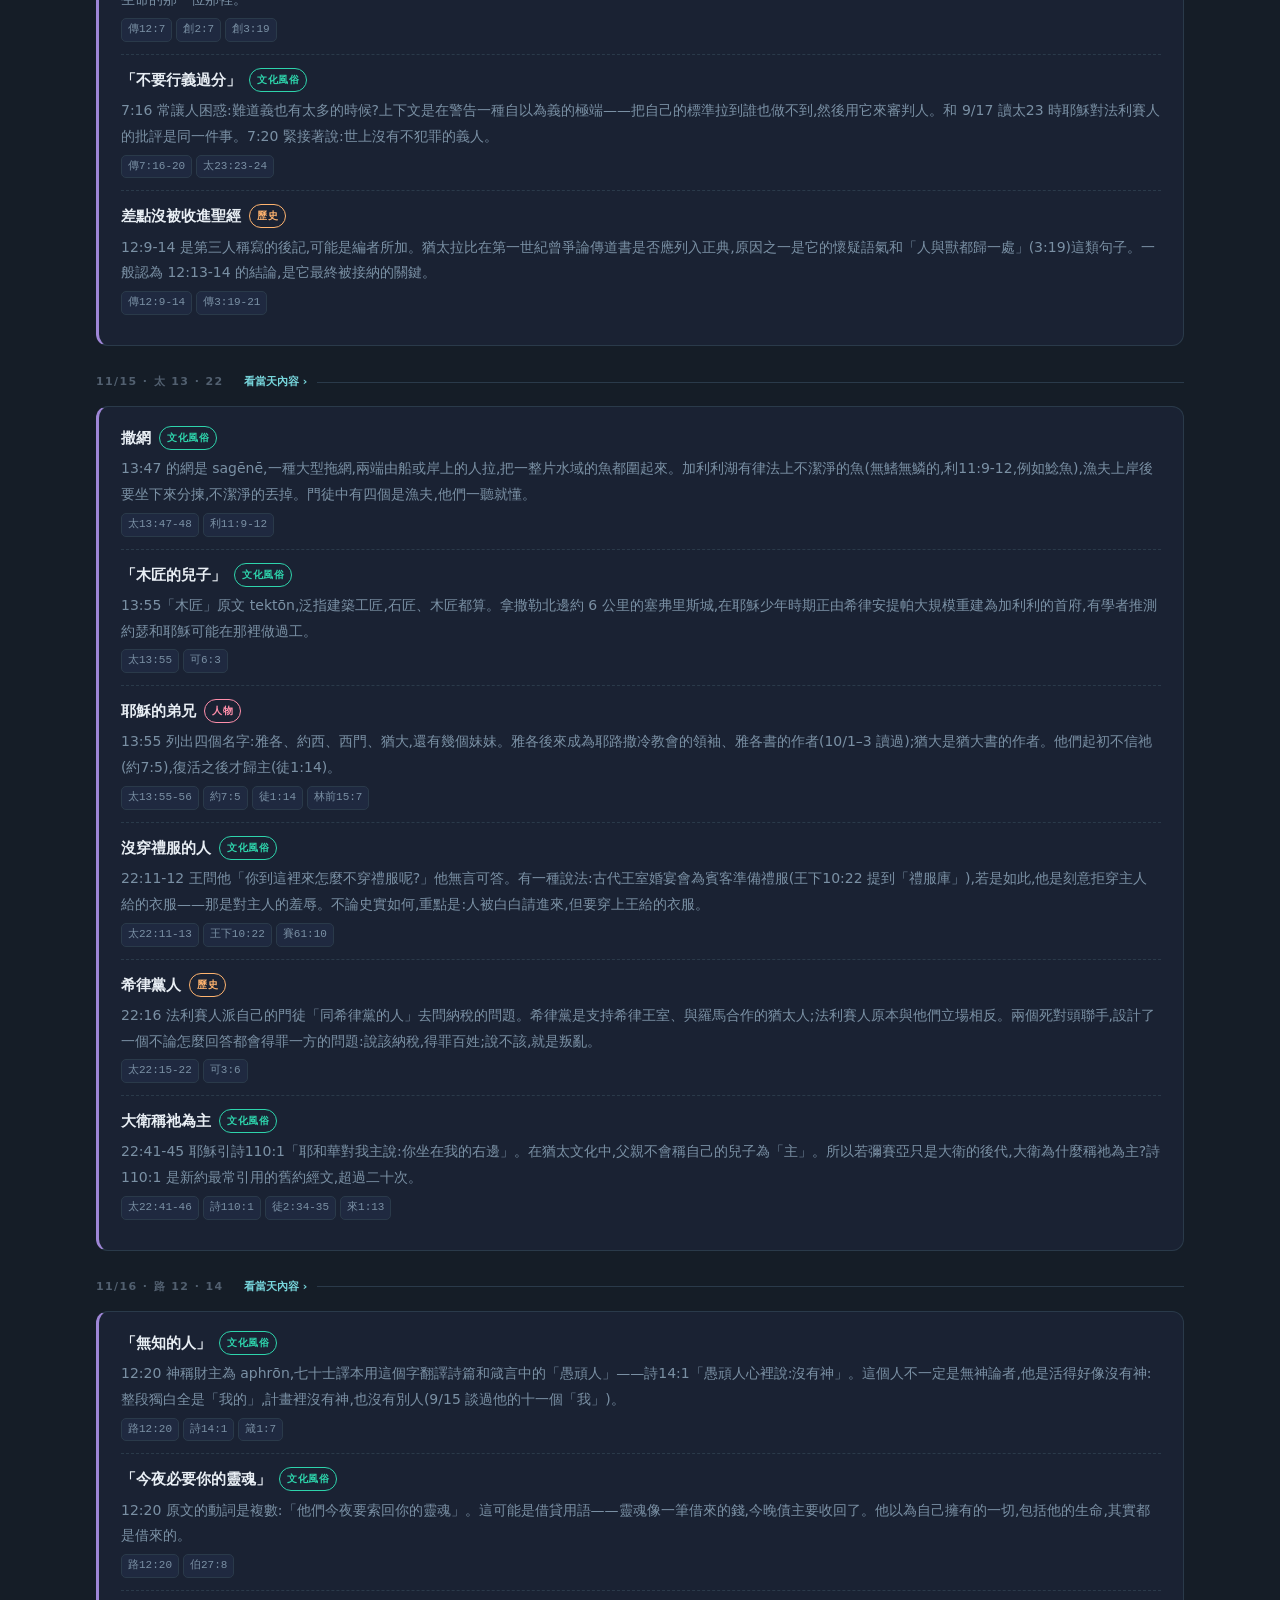
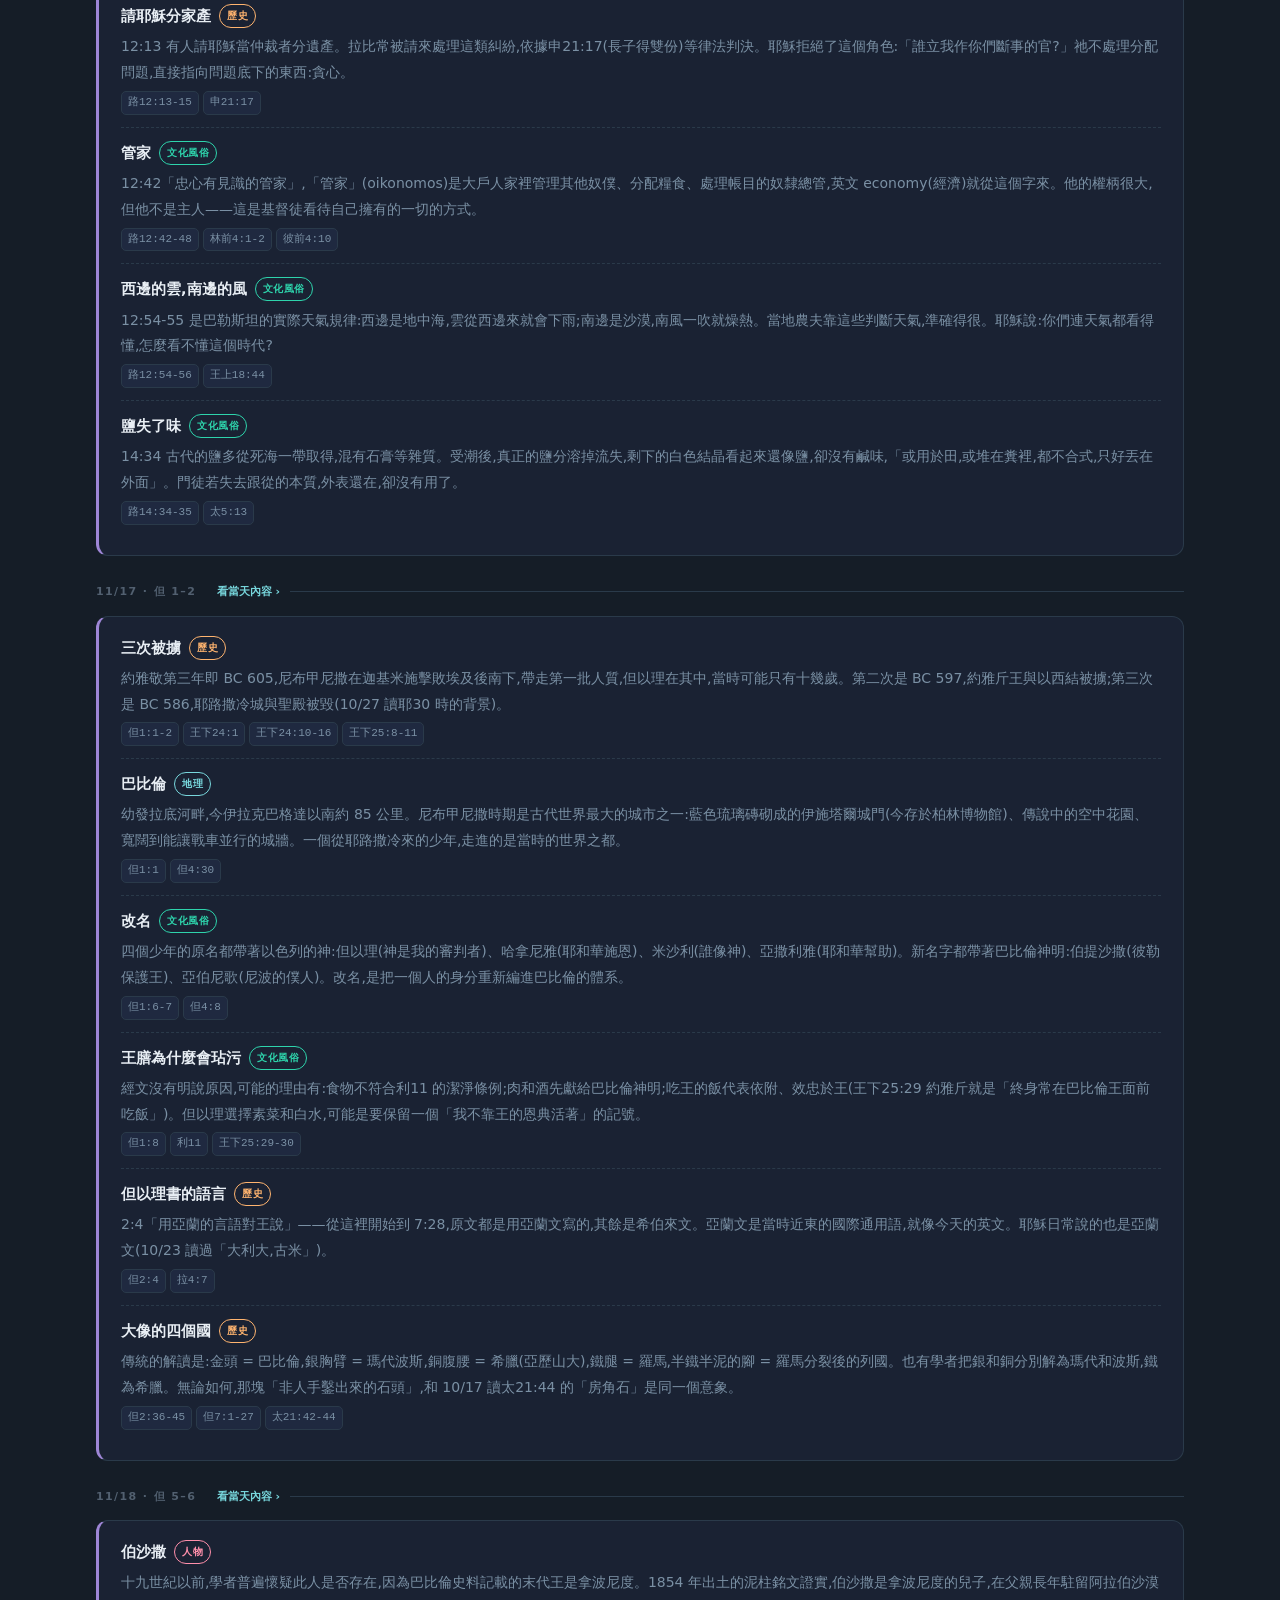
==== commit 1dfd68c5: "新增 2026 年 11 月讀經:智慧從哪裡來 - 30 天 60 章,含 11/21 詩 119:97–112 的半章經文 - 主軸:回轉的盼望(1–9)→ 十二天智慧書(10–21)→ 基督是神的" ====
--- a/background.html
+++ b/background.html
@@ -4,9 +4,9 @@
 <meta charset="UTF-8">
 <meta name="viewport" content="width=device-width, initial-scale=1.0">
 <title>背景索引 · 每日讀經</title>
-<link rel="stylesheet" href="css/style.css">
-<script src="data/months.js"></script>
-<script src="js/common.js"></script>
+<link rel="stylesheet" href="css/style.css?v=2026-11">
+<script src="data/months.js?v=2026-11"></script>
+<script src="js/common.js?v=2026-11"></script>
 </head>
 <body>
 <div id="nav-slot"></div>
